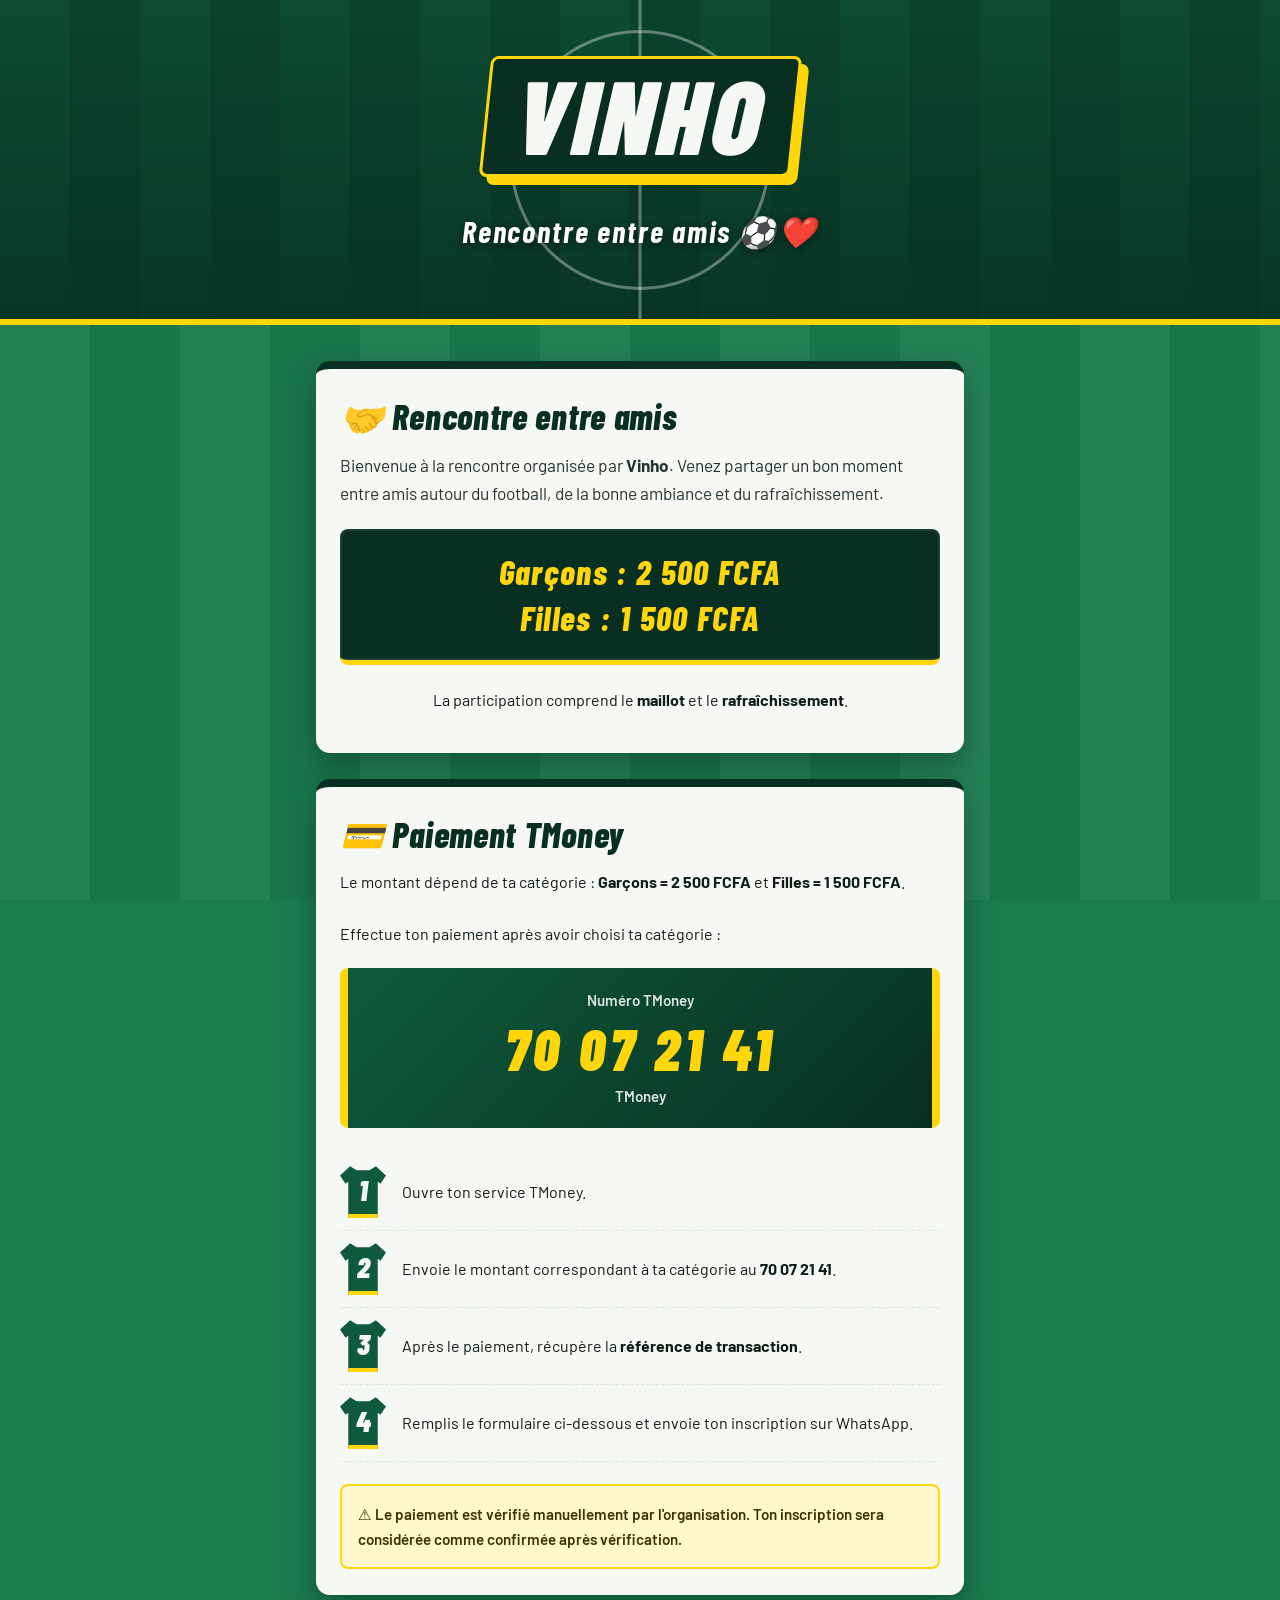
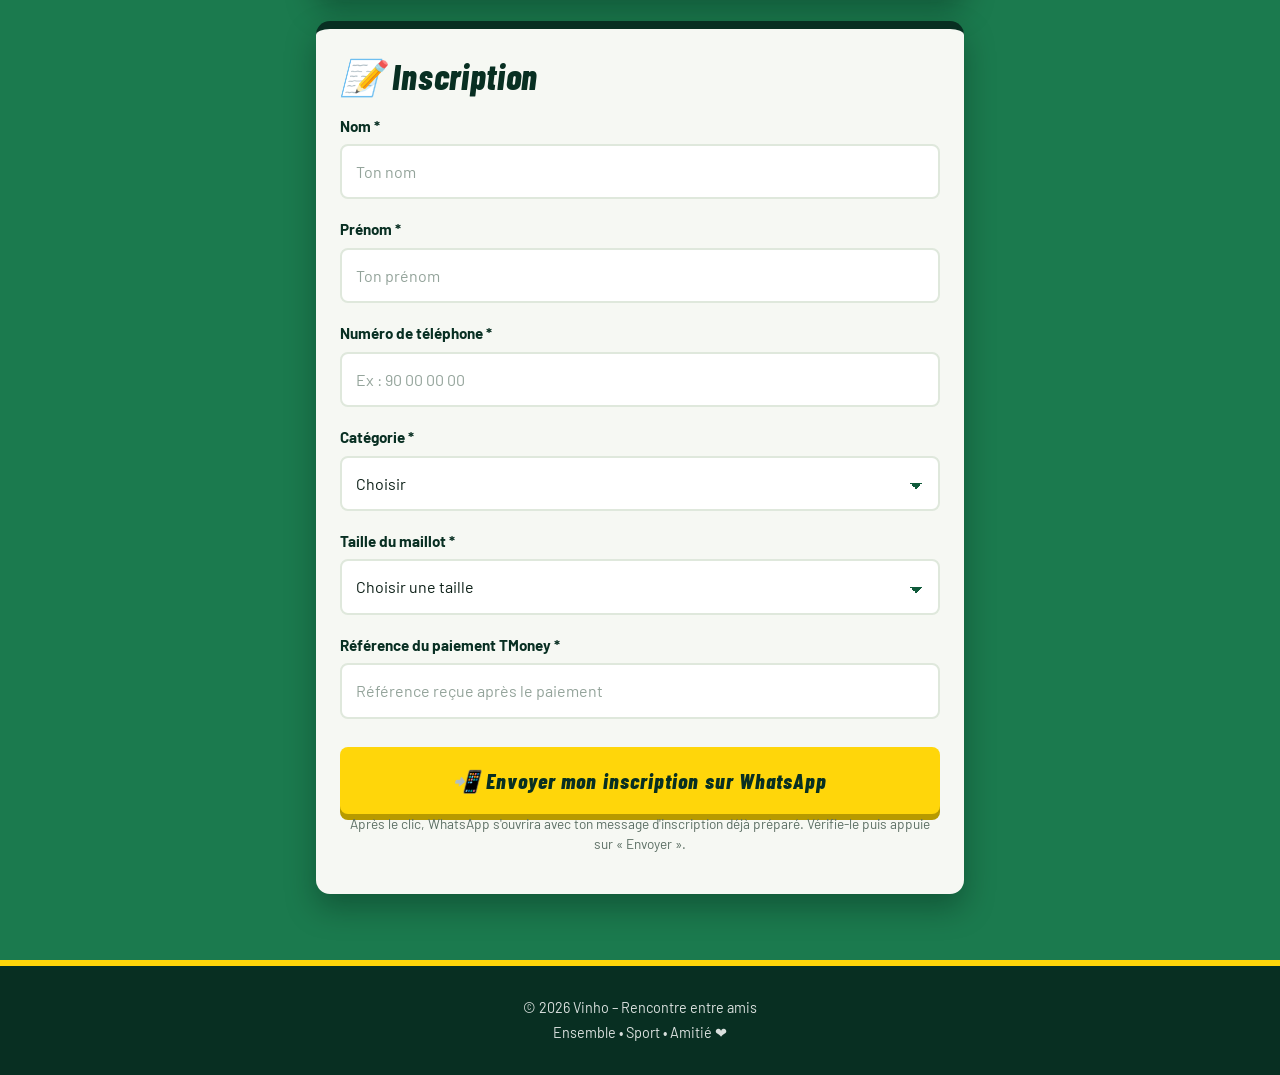
==== static/index.html @ 1f559f98 "first step" ====
<!DOCTYPE html>
<html lang="fr">
<head>
  <meta charset="UTF-8">
  <meta name="viewport" content="width=device-width, initial-scale=1.0">
  <link rel=stylesheet href="style.css">
  
  <title>Vinho – Rencontre entre amis</title>

</head>
<body>
<header>
  <div class="logo">VINHO</div>
  <p>Rencontre entre amis ⚽❤️</p>
</header>

<div class="container">
  <div class="card">
    <h2>🤝 Rencontre entre amis</h2>
    <p class="intro">
      Bienvenue à la rencontre organisée par <strong>Vinho</strong>.
      Venez partager un bon moment entre amis autour du football,
      de la bonne ambiance et du rafraîchissement.
    </p>
    <div class="price" id="priceDisplay">Garçons : 2 500 FCFA<br>Filles : 1 500 FCFA</div>
    <p style="text-align:center">La participation comprend le <strong>maillot</strong> et le <strong>rafraîchissement</strong>.</p>
  </div>

  <div class="card">
    <h2>💳 Paiement TMoney</h2>
    <p>Le montant dépend de ta catégorie : <strong>Garçons = 2 500 FCFA</strong> et <strong>Filles = 1 500 FCFA</strong>.<br><br>Effectue ton paiement après avoir choisi ta catégorie :</p>

    <div class="tmoney">
      <div>Numéro TMoney</div>
      <div class="tmoney-number">70 07 21 41</div>
      <div>TMoney</div>
    </div>

    <div class="step"><div class="number">1</div><div>Ouvre ton service TMoney.</div></div>
    <div class="step"><div class="number">2</div><div>Envoie le montant correspondant à ta catégorie au <strong>70 07 21 41</strong>.</div></div>
    <div class="step"><div class="number">3</div><div>Après le paiement, récupère la <strong>référence de transaction</strong>.</div></div>
    <div class="step"><div class="number">4</div><div>Remplis le formulaire ci-dessous et envoie ton inscription sur WhatsApp.</div></div>

    <div class="warning">
      ⚠️ Le paiement est vérifié manuellement par l'organisation.
      Ton inscription sera considérée comme confirmée après vérification.
    </div>
  </div>

  <div class="card">
    <h2>📝 Inscription</h2>

    <form id="registrationForm">
      <label for="nom">Nom *</label>
      <input id="nom" required placeholder="Ton nom">

      <label for="prenom">Prénom *</label>
      <input id="prenom" required placeholder="Ton prénom">

      <label for="telephone">Numéro de téléphone *</label>
      <input id="telephone" type="tel" required placeholder="Ex : 90 00 00 00">

      <label for="sexe">Catégorie *</label>
      <select id="sexe" required>
        <option value="">Choisir</option>
        <option>Garçon</option>
        <option>Fille</option>
      </select>

      <div id="selectedPrice" style="display:none;margin-top:15px;padding:14px;background:#ecfdf5;color:#166534;border-radius:10px;font-weight:bold;text-align:center;"></div>

      <label for="taille">Taille du maillot *</label>
      <select id="taille" required>
        <option value="">Choisir une taille</option>
        <option>XS</option><option>S</option><option>M</option>
        <option>L</option><option>XL</option><option>XXL</option>
      </select>

      <label for="reference">Référence du paiement TMoney *</label>
      <input id="reference" required placeholder="Référence reçue après le paiement">

      <button type="submit">📲 Envoyer mon inscription sur WhatsApp</button>
      <p class="small">Après le clic, WhatsApp s'ouvrira avec ton message d'inscription déjà préparé. Vérifie-le puis appuie sur « Envoyer ».</p>
    </form>

    <div class="success" id="successMessage">
      <strong>🎉 Inscription préparée !</strong><br><br>
      WhatsApp a été ouvert avec les informations de ton inscription.
    </div>
  </div>
</div>

<footer>
  © 2026 Vinho – Rencontre entre amis<br>
  Ensemble • Sport • Amitié ❤️
</footer>
<script src="script.js"></script>
</body>
</html>
---- static/style.css ----
/* ==========================================================
   VINHO – Rencontre entre amis
   Thème football : pelouse, lignes de terrain, maillot, cartons
   ========================================================== */

@import url("https://fonts.googleapis.com/css2?family=Barlow:wght@400;500;600;700&family=Barlow+Condensed:ital,wght@1,700;1,800;1,900&display=swap");

/* ---------- Variables ---------- */
:root {
  --pitch-deep: #082f22;
  --pitch: #0f5a3a;
  --turf: #1b7a4e;
  --chalk: #f6f8f3;
  --line: #dfe8dc;
  --ink: #0c1f17;
  --muted: #5b6e63;
  --yellow: #ffd60a;
  --red: #d62828;
  --win: #e7f6ec;

  --font-display: "Barlow Condensed", "Arial Narrow", Impact, sans-serif;
  --font-body: "Barlow", "Segoe UI", system-ui, -apple-system, sans-serif;

  --radius: 14px;
  --radius-sm: 8px;
}

/* ---------- Base ---------- */
*,
*::before,
*::after {
  box-sizing: border-box;
}

html {
  scroll-behavior: smooth;
}

body {
  margin: 0;
  font-family: var(--font-body);
  font-size: 1rem;
  line-height: 1.6;
  color: var(--ink);
  background-color: var(--turf);
  /* Pelouse tondue : bandes alternées */
  background-image: repeating-linear-gradient(
    90deg,
    rgba(255, 255, 255, 0.045) 0,
    rgba(255, 255, 255, 0.045) 90px,
    rgba(0, 0, 0, 0.045) 90px,
    rgba(0, 0, 0, 0.045) 180px
  );
  background-attachment: fixed;
  min-height: 100vh;
  display: flex;
  flex-direction: column;
}

strong {
  font-weight: 700;
}

/* ---------- En-tête : le terrain vu du ciel ---------- */
header {
  position: relative;
  overflow: hidden;
  text-align: center;
  padding: 56px 20px 64px;
  color: #fff;
  background:
    linear-gradient(180deg, rgba(8, 47, 34, 0.35), rgba(8, 47, 34, 0.85)),
    repeating-linear-gradient(
      90deg,
      var(--pitch) 0,
      var(--pitch) 70px,
      #0c4d32 70px,
      #0c4d32 140px
    );
  border-bottom: 6px solid var(--yellow);
}

/* Ligne médiane */
header::before {
  content: "";
  position: absolute;
  top: 0;
  bottom: 0;
  left: 50%;
  width: 3px;
  transform: translateX(-50%);
  background: rgba(255, 255, 255, 0.35);
}

/* Rond central */
header::after {
  content: "";
  position: absolute;
  top: 50%;
  left: 50%;
  width: 260px;
  height: 260px;
  transform: translate(-50%, -50%);
  border: 3px solid rgba(255, 255, 255, 0.35);
  border-radius: 50%;
}

.logo,
header p {
  position: relative;
  z-index: 1;
}

.logo {
  display: inline-block;
  font-family: var(--font-display);
  font-style: italic;
  font-weight: 900;
  font-size: clamp(3.6rem, 14vw, 6.5rem);
  line-height: 0.95;
  letter-spacing: 0.04em;
  padding: 6px 28px 10px;
  color: var(--chalk);
  background: var(--pitch-deep);
  border: 3px solid var(--yellow);
  border-radius: var(--radius-sm);
  transform: skewX(-6deg);
  box-shadow: 8px 8px 0 var(--yellow);
}

header p {
  margin: 30px 0 0;
  font-family: var(--font-display);
  font-style: italic;
  font-weight: 700;
  font-size: clamp(1.3rem, 4.5vw, 1.9rem);
  letter-spacing: 0.06em;
  text-shadow: 0 2px 10px rgba(0, 0, 0, 0.45);
}

/* ---------- Conteneur ---------- */
.container {
  flex: 1;
  width: 100%;
  max-width: 680px;
  margin: 0 auto;
  padding: 36px 16px 20px;
}

/* ---------- Cartes ---------- */
.card {
  position: relative;
  background: var(--chalk);
  border-radius: var(--radius);
  padding: 28px 24px 26px;
  margin-bottom: 26px;
  border-top: 8px solid var(--pitch-deep);
  box-shadow: 0 14px 30px rgba(3, 25, 17, 0.35);
}

.card h2 {
  margin: 0 0 16px;
  font-family: var(--font-display);
  font-style: italic;
  font-weight: 800;
  font-size: clamp(1.7rem, 6vw, 2.2rem);
  line-height: 1.1;
  letter-spacing: 0.02em;
  color: var(--pitch-deep);
}

.card p {
  margin: 0 0 14px;
}

.intro {
  font-size: 1.08rem;
  color: #22372c;
}

/* ---------- Tableau d'affichage des prix ---------- */
.price {
  margin: 22px 0;
  padding: 20px 16px;
  text-align: center;
  font-family: var(--font-display);
  font-style: italic;
  font-weight: 800;
  font-size: clamp(1.6rem, 6vw, 2.1rem);
  line-height: 1.35;
  letter-spacing: 0.04em;
  color: var(--yellow);
  background: var(--pitch-deep);
  border-radius: var(--radius-sm);
  border-bottom: 5px solid var(--yellow);
  box-shadow: inset 0 0 0 2px rgba(255, 255, 255, 0.08);
}

/* ---------- Bloc TMoney ---------- */
.tmoney {
  margin: 22px 0 26px;
  padding: 20px 16px;
  text-align: center;
  color: #fff;
  background: linear-gradient(135deg, var(--pitch) 0%, var(--pitch-deep) 100%);
  border-radius: var(--radius-sm);
  border-left: 8px solid var(--yellow);
  border-right: 8px solid var(--yellow);
}

.tmoney > div:first-child,
.tmoney > div:last-child {
  font-size: 0.95rem;
  font-weight: 600;
  opacity: 0.85;
}

.tmoney-number {
  margin: 4px 0;
  font-family: var(--font-display);
  font-style: italic;
  font-weight: 900;
  font-size: clamp(2.4rem, 11vw, 3.6rem);
  line-height: 1.1;
  letter-spacing: 0.08em;
  color: var(--yellow);
}

/* ---------- Étapes : numéros de maillot ---------- */
.step {
  display: flex;
  align-items: center;
  gap: 16px;
  padding: 12px 0;
  border-bottom: 1px dashed var(--line);
}

.step:last-of-type {
  border-bottom: 0;
}

.number {
  flex: 0 0 auto;
  display: grid;
  place-items: center;
  width: 46px;
  height: 52px;
  font-family: var(--font-display);
  font-style: italic;
  font-weight: 900;
  font-size: 1.8rem;
  color: var(--chalk);
  background: var(--pitch);
  border-bottom: 4px solid var(--yellow);
  /* Forme de maillot */
  clip-path: polygon(
    22% 0, 36% 8%, 64% 8%, 78% 0, 100% 18%, 88% 34%, 82% 30%, 82% 100%,
    18% 100%, 18% 30%, 12% 34%, 0 18%
  );
}

/* ---------- Avertissement : carton jaune ---------- */
.warning {
  position: relative;
  margin-top: 22px;
  padding: 16px;
  font-weight: 600;
  font-size: 0.95rem;
  color: #3f3300;
  background: #fff8cc;
  border: 2px solid var(--yellow);
  border-radius: var(--radius-sm);
}

/* ---------- Formulaire ---------- */
form label {
  display: block;
  margin: 18px 0 6px;
  font-weight: 700;
  font-size: 0.95rem;
  color: var(--pitch-deep);
}

form input,
form select {
  width: 100%;
  padding: 13px 14px;
  font: inherit;
  color: var(--ink);
  background: #fff;
  border: 2px solid var(--line);
  border-radius: var(--radius-sm);
  transition: border-color 0.15s ease, box-shadow 0.15s ease;
}

form input::placeholder {
  color: #93a39a;
}

form input:hover,
form select:hover {
  border-color: #b9ccbf;
}

form input:focus,
form select:focus {
  outline: none;
  border-color: var(--turf);
  box-shadow: 0 0 0 4px rgba(27, 122, 78, 0.22);
}

form select {
  appearance: none;
  -webkit-appearance: none;
  cursor: pointer;
  padding-right: 42px;
  background-image:
    linear-gradient(45deg, transparent 50%, var(--pitch) 50%),
    linear-gradient(135deg, var(--pitch) 50%, transparent 50%);
  background-position:
    calc(100% - 22px) 55%,
    calc(100% - 16px) 55%;
  background-size: 6px 6px, 6px 6px;
  background-repeat: no-repeat;
}

/* Prix choisi (le style inline gère l'affichage) */
#selectedPrice {
  font-family: var(--font-display);
  font-style: italic;
  font-size: 1.35rem;
  letter-spacing: 0.03em;
  border: 2px solid #86d3a4;
}

/* ---------- Bouton : coup d'envoi ---------- */
button {
  font: inherit;
  cursor: pointer;
}

form button[type="submit"] {
  display: block;
  width: 100%;
  margin-top: 28px;
  padding: 16px 18px;
  font-family: var(--font-display);
  font-style: italic;
  font-weight: 800;
  font-size: 1.35rem;
  letter-spacing: 0.05em;
  color: var(--pitch-deep);
  background: var(--yellow);
  border: 0;
  border-radius: var(--radius-sm);
  box-shadow: 0 6px 0 #b79a00;
  transition: transform 0.12s ease, box-shadow 0.12s ease, filter 0.12s ease;
}

form button[type="submit"]:hover {
  filter: brightness(1.06);
}

form button[type="submit"]:active {
  transform: translateY(5px);
  box-shadow: 0 1px 0 #b79a00;
}

.small {
  margin: 16px 0 0;
  font-size: 0.85rem;
  line-height: 1.5;
  color: var(--muted);
  text-align: center;
}

/* ---------- Message de succès ---------- */
.success {
  display: none;
  margin-top: 22px;
  padding: 18px;
  text-align: center;
  color: #14532d;
  background: var(--win);
  border: 2px solid #86d3a4;
  border-radius: var(--radius-sm);
}

.success.show,
.success.active,
.success.visible {
  display: block;
  animation: goal 0.45s ease-out;
}

@keyframes goal {
  0% {
    transform: scale(0.92);
    opacity: 0;
  }
  60% {
    transform: scale(1.03);
  }
  100% {
    transform: scale(1);
    opacity: 1;
  }
}

/* ---------- Pied de page ---------- */
footer {
  margin-top: 20px;
  padding: 30px 16px;
  text-align: center;
  font-size: 0.9rem;
  line-height: 1.7;
  color: rgba(255, 255, 255, 0.85);
  background: var(--pitch-deep);
  border-top: 6px solid var(--yellow);
}

/* ---------- Accessibilité ---------- */
:focus-visible {
  outline: 3px solid var(--yellow);
  outline-offset: 2px;
}

@media (prefers-reduced-motion: reduce) {
  html {
    scroll-behavior: auto;
  }

  *,
  *::before,
  *::after {
    animation: none !important;
    transition: none !important;
  }
}

/* ---------- Mobile ---------- */
@media (max-width: 480px) {
  header {
    padding: 40px 14px 48px;
  }

  header::after {
    width: 190px;
    height: 190px;
  }

  .logo {
    padding: 4px 20px 8px;
    box-shadow: 5px 5px 0 var(--yellow);
  }

  .container {
    padding-top: 26px;
  }

  .card {
    padding: 22px 16px 22px;
  }

  .step {
    gap: 12px;
  }

  .number {
    width: 40px;
    height: 46px;
    font-size: 1.5rem;
  }
}
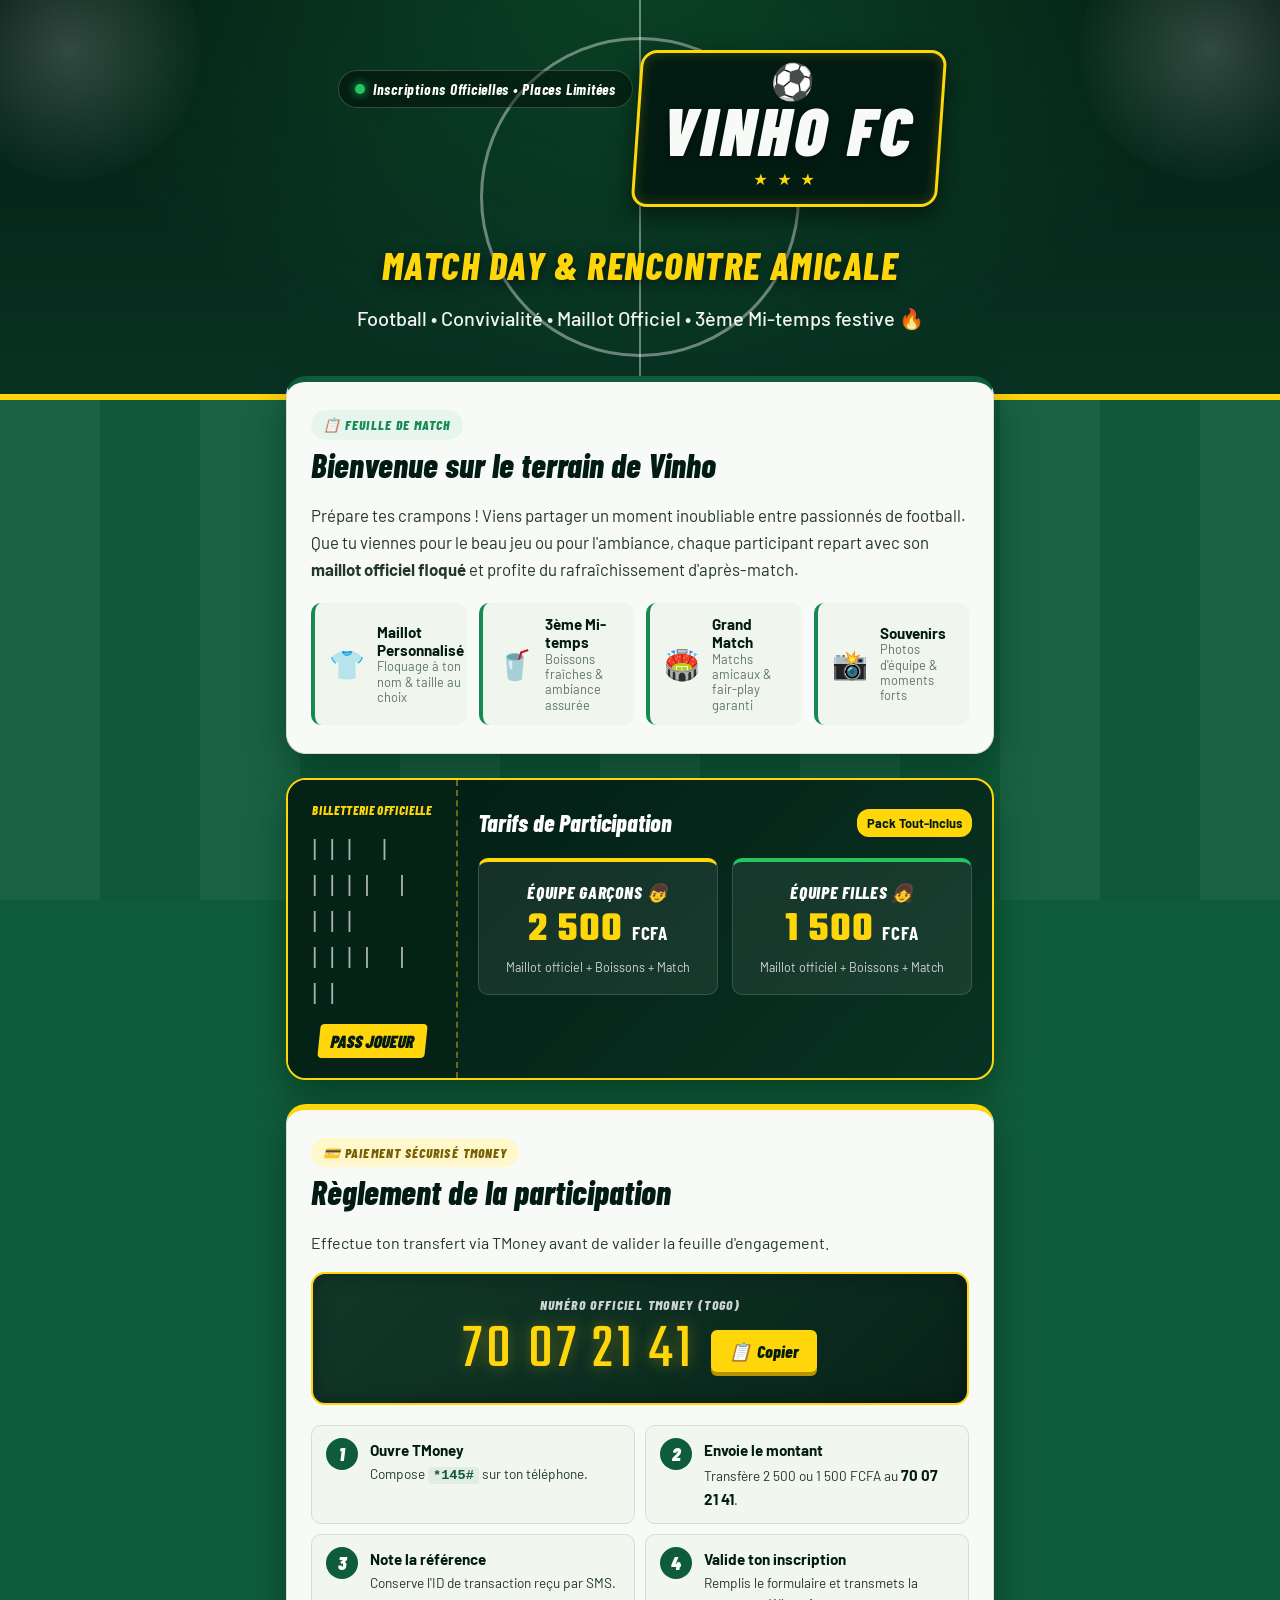
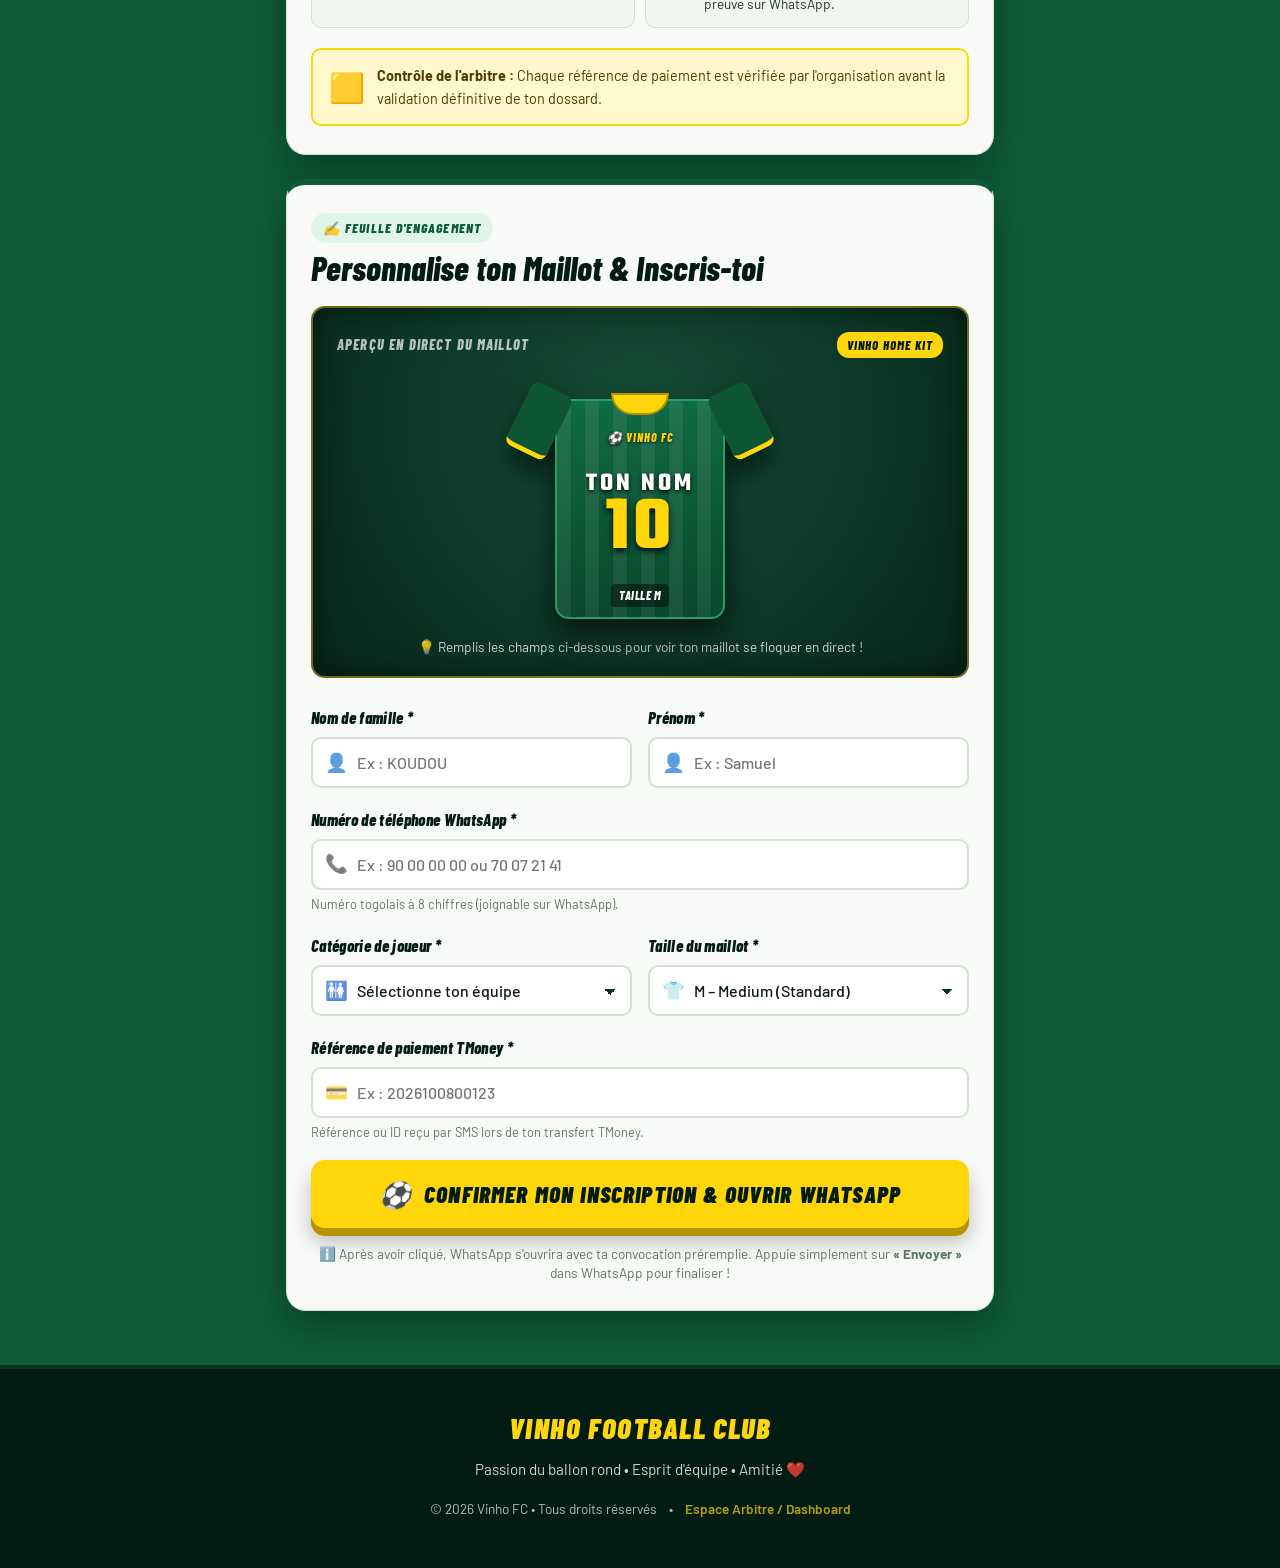
==== commit c3229e45: "feat: design football, fix dashboard 404, support Vercel et Render" ====
--- a/static/index.html
+++ b/static/index.html
@@ -3,97 +3,346 @@
 <head>
   <meta charset="UTF-8">
   <meta name="viewport" content="width=device-width, initial-scale=1.0">
-  <link rel=stylesheet href="style.css">
-  
-  <title>Vinho – Rencontre entre amis</title>
-
+  <title>Vinho FC – Match Day & Rencontre Amicale ⚽</title>
+  <meta name="description" content="Inscris-toi pour le grand match de football Vinho. Maillot personnalisé inclus, bonne ambiance et 3ème mi-temps !">
+  <link rel="stylesheet" href="style.css">
+  <link rel="icon" href="data:image/svg+xml,<svg xmlns=%22http://www.w3.org/2000/svg%22 viewBox=%220 0 100 100%22><text y=%22.9em%22 font-size=%2290%22>⚽</text></svg>">
 </head>
 <body>
-<header>
-  <div class="logo">VINHO</div>
-  <p>Rencontre entre amis ⚽❤️</p>
-</header>
-
-<div class="container">
-  <div class="card">
-    <h2>🤝 Rencontre entre amis</h2>
-    <p class="intro">
-      Bienvenue à la rencontre organisée par <strong>Vinho</strong>.
-      Venez partager un bon moment entre amis autour du football,
-      de la bonne ambiance et du rafraîchissement.
-    </p>
-    <div class="price" id="priceDisplay">Garçons : 2 500 FCFA<br>Filles : 1 500 FCFA</div>
-    <p style="text-align:center">La participation comprend le <strong>maillot</strong> et le <strong>rafraîchissement</strong>.</p>
-  </div>
-
-  <div class="card">
-    <h2>💳 Paiement TMoney</h2>
-    <p>Le montant dépend de ta catégorie : <strong>Garçons = 2 500 FCFA</strong> et <strong>Filles = 1 500 FCFA</strong>.<br><br>Effectue ton paiement après avoir choisi ta catégorie :</p>
-
-    <div class="tmoney">
-      <div>Numéro TMoney</div>
-      <div class="tmoney-number">70 07 21 41</div>
-      <div>TMoney</div>
+
+  <!-- Ambiance Stade & En-tête -->
+  <header class="stadium-header">
+    <div class="floodlight floodlight-left"></div>
+    <div class="floodlight floodlight-right"></div>
+    <div class="pitch-marking pitch-circle"></div>
+    <div class="pitch-marking pitch-line"></div>
+
+    <div class="header-content">
+      <div class="badge-status">
+        <span class="status-dot"></span> Inscriptions Officielles • Places Limitées
+      </div>
+
+      <div class="club-crest">
+        <span class="crest-icon">⚽</span>
+        <span class="crest-name">VINHO FC</span>
+        <span class="crest-star">★ ★ ★</span>
+      </div>
+
+      <h1 class="match-title">MATCH DAY & RENCONTRE AMICALE</h1>
+      <p class="match-subtitle">Football • Convivialité • Maillot Officiel • 3ème Mi-temps festive 🔥</p>
     </div>
-
-    <div class="step"><div class="number">1</div><div>Ouvre ton service TMoney.</div></div>
-    <div class="step"><div class="number">2</div><div>Envoie le montant correspondant à ta catégorie au <strong>70 07 21 41</strong>.</div></div>
-    <div class="step"><div class="number">3</div><div>Après le paiement, récupère la <strong>référence de transaction</strong>.</div></div>
-    <div class="step"><div class="number">4</div><div>Remplis le formulaire ci-dessous et envoie ton inscription sur WhatsApp.</div></div>
-
-    <div class="warning">
-      ⚠️ Le paiement est vérifié manuellement par l'organisation.
-      Ton inscription sera considérée comme confirmée après vérification.
+  </header>
+
+  <main class="container">
+
+    <!-- Programme & Avantages du Match -->
+    <section class="card match-sheet-card">
+      <div class="card-header">
+        <span class="section-tag">📋 FEUILLE DE MATCH</span>
+        <h2>Bienvenue sur le terrain de Vinho</h2>
+      </div>
+
+      <p class="intro-text">
+        Prépare tes crampons ! Viens partager un moment inoubliable entre passionnés de football.
+        Que tu viennes pour le beau jeu ou pour l'ambiance, chaque participant repart avec son
+        <strong>maillot officiel floqué</strong> et profite du rafraîchissement d'après-match.
+      </p>
+
+      <div class="perks-grid">
+        <div class="perk-item">
+          <div class="perk-icon">👕</div>
+          <div class="perk-info">
+            <strong>Maillot Personnalisé</strong>
+            <span>Floquage à ton nom & taille au choix</span>
+          </div>
+        </div>
+        <div class="perk-item">
+          <div class="perk-icon">🥤</div>
+          <div class="perk-info">
+            <strong>3ème Mi-temps</strong>
+            <span>Boissons fraîches & ambiance assurée</span>
+          </div>
+        </div>
+        <div class="perk-item">
+          <div class="perk-icon">🏟️</div>
+          <div class="perk-info">
+            <strong>Grand Match</strong>
+            <span>Matchs amicaux & fair-play garanti</span>
+          </div>
+        </div>
+        <div class="perk-item">
+          <div class="perk-icon">📸</div>
+          <div class="perk-info">
+            <strong>Souvenirs</strong>
+            <span>Photos d'équipe & moments forts</span>
+          </div>
+        </div>
+      </div>
+    </section>
+
+    <!-- Billet de Match & Tarifs -->
+    <section class="ticket-card">
+      <div class="ticket-stub">
+        <span class="ticket-badge">BILLETTERIE OFFICIELLE</span>
+        <div class="ticket-barcode">||| | |||| | ||| |||| | ||</div>
+        <span class="ticket-pass">PASS JOUEUR</span>
+      </div>
+
+      <div class="ticket-main">
+        <div class="ticket-heading">
+          <h3>Tarifs de Participation</h3>
+          <span class="all-inclusive-pill">Pack Tout-Inclus</span>
+        </div>
+
+        <div class="price-cards-row">
+          <div class="price-badge-item boy-price">
+            <span class="price-team">ÉQUIPE GARÇONS 👦</span>
+            <div class="price-amount">2 500 <small>FCFA</small></div>
+            <span class="price-desc">Maillot officiel + Boissons + Match</span>
+          </div>
+
+          <div class="price-badge-item girl-price">
+            <span class="price-team">ÉQUIPE FILLES 👧</span>
+            <div class="price-amount">1 500 <small>FCFA</small></div>
+            <span class="price-desc">Maillot officiel + Boissons + Match</span>
+          </div>
+        </div>
+      </div>
+    </section>
+
+    <!-- Tableau Tactique de Paiement TMoney -->
+    <section class="card tmoney-card">
+      <div class="card-header">
+        <span class="section-tag section-tag-yellow">💳 PAIEMENT SÉCURISÉ TMONEY</span>
+        <h2>Règlement de la participation</h2>
+      </div>
+
+      <p class="tmoney-explain">
+        Effectue ton transfert via TMoney avant de valider la feuille d'engagement.
+      </p>
+
+      <div class="tmoney-board">
+        <div class="tmoney-tag">NUMÉRO OFFICIEL TMONEY (TOGO)</div>
+        <div class="tmoney-display">
+          <span class="tmoney-phone" id="tmoneyDisplay">70 07 21 41</span>
+          <button type="button" class="btn-copy" id="copyTmoneyBtn" title="Copier le numéro">
+            <span id="copyIcon">📋</span> <span id="copyText">Copier</span>
+          </button>
+        </div>
+        <div class="tmoney-toast" id="copyToast">Numéro copié dans le presse-papier ! ✅</div>
+      </div>
+
+      <!-- Étapes tactiques -->
+      <div class="tactical-steps">
+        <div class="step-box">
+          <div class="step-badge">1</div>
+          <div class="step-content">
+            <strong>Ouvre TMoney</strong>
+            <span>Compose <code>*145#</code> sur ton téléphone.</span>
+          </div>
+        </div>
+
+        <div class="step-box">
+          <div class="step-badge">2</div>
+          <div class="step-content">
+            <strong>Envoie le montant</strong>
+            <span>Transfère 2 500 ou 1 500 FCFA au <strong>70 07 21 41</strong>.</span>
+          </div>
+        </div>
+
+        <div class="step-box">
+          <div class="step-badge">3</div>
+          <div class="step-content">
+            <strong>Note la référence</strong>
+            <span>Conserve l'ID de transaction reçu par SMS.</span>
+          </div>
+        </div>
+
+        <div class="step-box">
+          <div class="step-badge">4</div>
+          <div class="step-content">
+            <strong>Valide ton inscription</strong>
+            <span>Remplis le formulaire et transmets la preuve sur WhatsApp.</span>
+          </div>
+        </div>
+      </div>
+
+      <div class="referee-warning">
+        <span class="card-icon">🟨</span>
+        <div>
+          <strong>Contrôle de l'arbitre :</strong> Chaque référence de paiement est vérifiée
+          par l'organisation avant la validation définitive de ton dossard.
+        </div>
+      </div>
+    </section>
+
+    <!-- Feuille d'engagement & Prévisualisation du Maillot -->
+    <section class="card form-card">
+      <div class="card-header">
+        <span class="section-tag section-tag-green">✍️ FEUILLE D'ENGAGEMENT</span>
+        <h2>Personnalise ton Maillot & Inscris-toi</h2>
+      </div>
+
+      <!-- Prévisualisation interactive du maillot floqué -->
+      <div class="jersey-preview-container">
+        <div class="jersey-preview-header">
+          <span>APERÇU EN DIRECT DU MAILLOT</span>
+          <span id="jerseyTeamBadge" class="jersey-team-pill">VINHO HOME KIT</span>
+        </div>
+
+        <div class="jersey-stage">
+          <div class="football-jersey" id="jerseyObject">
+            <div class="jersey-collar"></div>
+            <div class="jersey-sleeve jersey-sleeve-left"></div>
+            <div class="jersey-sleeve jersey-sleeve-right"></div>
+            <div class="jersey-body">
+              <div class="jersey-stripes"></div>
+              <div class="jersey-chest">
+                <span class="jersey-mini-crest">⚽ VINHO FC</span>
+              </div>
+              <div class="jersey-flocking">
+                <div class="jersey-player-name" id="jerseyPreviewName">TON NOM</div>
+                <div class="jersey-number" id="jerseyPreviewNumber">10</div>
+              </div>
+              <div class="jersey-bottom-tag">
+                <span id="jerseyPreviewSizeBadge">TAILLE M</span>
+              </div>
+            </div>
+          </div>
+        </div>
+        <p class="jersey-hint">💡 Remplis les champs ci-dessous pour voir ton maillot se floquer en direct !</p>
+      </div>
+
+      <!-- Formulaire -->
+      <form id="registrationForm" class="football-form" novalidate>
+
+        <div class="form-row">
+          <div class="form-group">
+            <label for="nom">Nom de famille *</label>
+            <div class="input-wrap">
+              <span class="input-icon">👤</span>
+              <input type="text" id="nom" name="nom" required placeholder="Ex : KOUDOU" autocomplete="family-name">
+            </div>
+          </div>
+
+          <div class="form-group">
+            <label for="prenom">Prénom *</label>
+            <div class="input-wrap">
+              <span class="input-icon">👤</span>
+              <input type="text" id="prenom" name="prenom" required placeholder="Ex : Samuel" autocomplete="given-name">
+            </div>
+          </div>
+        </div>
+
+        <div class="form-group">
+          <label for="telephone">Numéro de téléphone WhatsApp *</label>
+          <div class="input-wrap">
+            <span class="input-icon">📞</span>
+            <input type="tel" id="telephone" name="telephone" required placeholder="Ex : 90 00 00 00 ou 70 07 21 41" autocomplete="tel">
+          </div>
+          <span class="input-helper">Numéro togolais à 8 chiffres (joignable sur WhatsApp).</span>
+        </div>
+
+        <div class="form-row">
+          <div class="form-group">
+            <label for="sexe">Catégorie de joueur *</label>
+            <div class="input-wrap select-wrap">
+              <span class="input-icon">🚻</span>
+              <select id="sexe" name="sexe" required>
+                <option value="">Sélectionne ton équipe</option>
+                <option value="Garçon">Garçon (2 500 FCFA)</option>
+                <option value="Fille">Fille (1 500 FCFA)</option>
+              </select>
+            </div>
+          </div>
+
+          <div class="form-group">
+            <label for="taille">Taille du maillot *</label>
+            <div class="input-wrap select-wrap">
+              <span class="input-icon">👕</span>
+              <select id="taille" name="taille" required>
+                <option value="">Choisir une taille</option>
+                <option value="XS">XS – Extra Small</option>
+                <option value="S">S – Small</option>
+                <option value="M" selected>M – Medium (Standard)</option>
+                <option value="L">L – Large</option>
+                <option value="XL">XL – Extra Large</option>
+                <option value="XXL">XXL – Double Extra Large</option>
+              </select>
+            </div>
+          </div>
+        </div>
+
+        <!-- Récapitulatif du prix dynamique -->
+        <div class="price-banner" id="selectedPrice" style="display: none;">
+          <span class="price-banner-icon">💰</span>
+          <div>
+            <div class="price-banner-title" id="priceBannerTitle">Montant à régler</div>
+            <div class="price-banner-amount" id="priceBannerAmount">0 FCFA</div>
+          </div>
+        </div>
+
+        <div class="form-group">
+          <label for="reference">Référence de paiement TMoney *</label>
+          <div class="input-wrap">
+            <span class="input-icon">💳</span>
+            <input type="text" id="reference" name="reference" required placeholder="Ex : 2026100800123" autocomplete="off">
+          </div>
+          <span class="input-helper">Référence ou ID reçu par SMS lors de ton transfert TMoney.</span>
+        </div>
+
+        <button type="submit" class="btn-stadium" id="submitBtn">
+          <span class="btn-stadium-icon">⚽</span>
+          <span class="btn-stadium-text">CONFIRMER MON INSCRIPTION & OUVRIR WHATSAPP</span>
+        </button>
+
+        <p class="form-notice">
+          ℹ️ Après avoir cliqué, WhatsApp s'ouvrira avec ta convocation préremplie.
+          Appuie simplement sur <strong>« Envoyer »</strong> dans WhatsApp pour finaliser !
+        </p>
+      </form>
+    </section>
+
+  </main>
+
+  <!-- Modal de confirmation festive (But marqué !) -->
+  <div class="modal-overlay" id="successModal">
+    <div class="modal-content">
+      <div class="modal-confetti">🎉 ⚽ 🏆 🎊</div>
+      <h2 class="modal-title">BUUUUT ! INSCRIPTION PRÊTE !</h2>
+      <p class="modal-msg">
+        Ton maillot est réservé et tes informations ont été enregistrées.
+        Il ne te reste plus qu'à envoyer ton message de confirmation à l'arbitre sur WhatsApp.
+      </p>
+
+      <div class="modal-pass-card" id="modalPassCard">
+        <div class="pass-row"><span>Joueur :</span> <strong id="passPlayerName">-</strong></div>
+        <div class="pass-row"><span>Maillot :</span> <strong id="passJerseyInfo">-</strong></div>
+        <div class="pass-row"><span>Réf. TMoney :</span> <strong id="passReference">-</strong></div>
+        <div class="pass-row"><span>Montant :</span> <strong id="passMontant">-</strong></div>
+      </div>
+
+      <div class="modal-actions">
+        <a id="modalWaBtn" href="#" target="_blank" rel="noopener" class="btn-modal-wa">
+          📲 Ouvrir WhatsApp maintenant
+        </a>
+        <button type="button" class="btn-modal-close" id="modalCloseBtn">
+          Fermer / Ajouter un coéquipier
+        </button>
+      </div>
     </div>
   </div>
 
-  <div class="card">
-    <h2>📝 Inscription</h2>
-
-    <form id="registrationForm">
-      <label for="nom">Nom *</label>
-      <input id="nom" required placeholder="Ton nom">
-
-      <label for="prenom">Prénom *</label>
-      <input id="prenom" required placeholder="Ton prénom">
-
-      <label for="telephone">Numéro de téléphone *</label>
-      <input id="telephone" type="tel" required placeholder="Ex : 90 00 00 00">
-
-      <label for="sexe">Catégorie *</label>
-      <select id="sexe" required>
-        <option value="">Choisir</option>
-        <option>Garçon</option>
-        <option>Fille</option>
-      </select>
-
-      <div id="selectedPrice" style="display:none;margin-top:15px;padding:14px;background:#ecfdf5;color:#166534;border-radius:10px;font-weight:bold;text-align:center;"></div>
-
-      <label for="taille">Taille du maillot *</label>
-      <select id="taille" required>
-        <option value="">Choisir une taille</option>
-        <option>XS</option><option>S</option><option>M</option>
-        <option>L</option><option>XL</option><option>XXL</option>
-      </select>
-
-      <label for="reference">Référence du paiement TMoney *</label>
-      <input id="reference" required placeholder="Référence reçue après le paiement">
-
-      <button type="submit">📲 Envoyer mon inscription sur WhatsApp</button>
-      <p class="small">Après le clic, WhatsApp s'ouvrira avec ton message d'inscription déjà préparé. Vérifie-le puis appuie sur « Envoyer ».</p>
-    </form>
-
-    <div class="success" id="successMessage">
-      <strong>🎉 Inscription préparée !</strong><br><br>
-      WhatsApp a été ouvert avec les informations de ton inscription.
+  <footer class="stadium-footer">
+    <div class="footer-logo">VINHO FOOTBALL CLUB</div>
+    <p>Passion du ballon rond • Esprit d'équipe • Amitié ❤️</p>
+    <div class="footer-links">
+      <span>© 2026 Vinho FC • Tous droits réservés</span>
+      <span class="footer-sep">•</span>
+      <a href="/dashboard">Espace Arbitre / Dashboard</a>
     </div>
-  </div>
-</div>
-
-<footer>
-  © 2026 Vinho – Rencontre entre amis<br>
-  Ensemble • Sport • Amitié ❤️
-</footer>
-<script src="script.js"></script>
+  </footer>
+
+  <script src="script.js"></script>
 </body>
 </html>
--- a/static/style.css
+++ b/static/style.css
@@ -1,34 +1,43 @@
 /* ==========================================================
-   VINHO – Rencontre entre amis
-   Thème football : pelouse, lignes de terrain, maillot, cartons
+   VINHO FC – MATCH DAY STYLESHEET
+   Univers football : pelouse, projecteurs de stade, maillot floqué,
+   tactique de match et billetterie officielle.
    ========================================================== */
 
-@import url("https://fonts.googleapis.com/css2?family=Barlow:wght@400;500;600;700&family=Barlow+Condensed:ital,wght@1,700;1,800;1,900&display=swap");
-
-/* ---------- Variables ---------- */
+@import url("https://fonts.googleapis.com/css2?family=Barlow:wght@400;500;600;700;800&family=Barlow+Condensed:ital,wght@1,700;1,800;1,900&family=Teko:wght@700&display=swap");
+
+/* ---------- Palette & Variables Football ---------- */
 :root {
-  --pitch-deep: #082f22;
-  --pitch: #0f5a3a;
-  --turf: #1b7a4e;
-  --chalk: #f6f8f3;
-  --line: #dfe8dc;
-  --ink: #0c1f17;
-  --muted: #5b6e63;
-  --yellow: #ffd60a;
-  --red: #d62828;
-  --win: #e7f6ec;
-
-  --font-display: "Barlow Condensed", "Arial Narrow", Impact, sans-serif;
-  --font-body: "Barlow", "Segoe UI", system-ui, -apple-system, sans-serif;
-
-  --radius: 14px;
-  --radius-sm: 8px;
-}
-
-/* ---------- Base ---------- */
-*,
-*::before,
-*::after {
+  --pitch-night: #031c13;
+  --pitch-deep: #083323;
+  --pitch-turf: #0f5c3a;
+  --turf-bright: #178a54;
+  --turf-accent: #22c55e;
+  --chalk: #f8faf7;
+  --chalk-dim: #e4ebe2;
+  --chalk-line: rgba(255, 255, 255, 0.4);
+  --ink: #0c1c14;
+  --ink-soft: #23372d;
+  --muted: #5d7568;
+  --gold: #ffd60a;
+  --gold-glow: rgba(255, 214, 10, 0.35);
+  --gold-dark: #b89300;
+  --referee-red: #e63946;
+  --border-card: #d4e0d2;
+
+  --font-varsity: "Teko", "Barlow Condensed", Impact, sans-serif;
+  --font-display: "Barlow Condensed", Impact, sans-serif;
+  --font-body: "Barlow", -apple-system, BlinkMacSystemFont, "Segoe UI", Roboto, sans-serif;
+
+  --radius-xl: 20px;
+  --radius-lg: 14px;
+  --radius-md: 10px;
+  --radius-sm: 6px;
+  --shadow-stadium: 0 16px 36px rgba(1, 24, 16, 0.4);
+}
+
+/* ---------- Reset & Base ---------- */
+*, *::before, *::after {
   box-sizing: border-box;
 }
 
@@ -38,18 +47,19 @@
 
 body {
   margin: 0;
+  padding: 0;
   font-family: var(--font-body);
   font-size: 1rem;
   line-height: 1.6;
   color: var(--ink);
-  background-color: var(--turf);
-  /* Pelouse tondue : bandes alternées */
+  background-color: var(--pitch-turf);
+  /* Bandes alternées de pelouse tondue */
   background-image: repeating-linear-gradient(
     90deg,
-    rgba(255, 255, 255, 0.045) 0,
-    rgba(255, 255, 255, 0.045) 90px,
-    rgba(0, 0, 0, 0.045) 90px,
-    rgba(0, 0, 0, 0.045) 180px
+    rgba(255, 255, 255, 0.04) 0,
+    rgba(255, 255, 255, 0.04) 100px,
+    rgba(0, 0, 0, 0.04) 100px,
+    rgba(0, 0, 0, 0.04) 200px
   );
   background-attachment: fixed;
   min-height: 100vh;
@@ -57,418 +67,1072 @@
   flex-direction: column;
 }
 
-strong {
-  font-weight: 700;
-}
-
-/* ---------- En-tête : le terrain vu du ciel ---------- */
-header {
+/* ---------- En-tête de Stade (Floodlights & Pitch) ---------- */
+.stadium-header {
   position: relative;
   overflow: hidden;
   text-align: center;
-  padding: 56px 20px 64px;
+  padding: 50px 20px 60px;
   color: #fff;
   background:
-    linear-gradient(180deg, rgba(8, 47, 34, 0.35), rgba(8, 47, 34, 0.85)),
-    repeating-linear-gradient(
-      90deg,
-      var(--pitch) 0,
-      var(--pitch) 70px,
-      #0c4d32 70px,
-      #0c4d32 140px
-    );
-  border-bottom: 6px solid var(--yellow);
-}
-
-/* Ligne médiane */
-header::before {
-  content: "";
+    radial-gradient(ellipse at 50% -20%, rgba(34, 197, 94, 0.25) 0%, transparent 70%),
+    linear-gradient(180deg, var(--pitch-night) 0%, var(--pitch-deep) 100%);
+  border-bottom: 6px solid var(--gold);
+}
+
+/* Projecteurs de stade */
+.floodlight {
   position: absolute;
+  top: -80px;
+  width: 260px;
+  height: 260px;
+  border-radius: 50%;
+  background: radial-gradient(circle, rgba(255, 255, 255, 0.18) 0%, transparent 75%);
+  pointer-events: none;
+}
+.floodlight-left { left: -60px; }
+.floodlight-right { right: -60px; }
+
+/* Tracés du terrain de foot dans l'en-tête */
+.pitch-marking {
+  position: absolute;
+  pointer-events: none;
+}
+.pitch-circle {
+  top: 50%;
+  left: 50%;
+  transform: translate(-50%, -50%);
+  width: 320px;
+  height: 320px;
+  border: 3px solid var(--chalk-line);
+  border-radius: 50%;
+}
+.pitch-line {
   top: 0;
   bottom: 0;
   left: 50%;
-  width: 3px;
+  width: 2px;
   transform: translateX(-50%);
-  background: rgba(255, 255, 255, 0.35);
-}
-
-/* Rond central */
-header::after {
-  content: "";
-  position: absolute;
-  top: 50%;
-  left: 50%;
-  width: 260px;
-  height: 260px;
-  transform: translate(-50%, -50%);
-  border: 3px solid rgba(255, 255, 255, 0.35);
+  background: var(--chalk-line);
+}
+
+.header-content {
+  position: relative;
+  z-index: 2;
+  max-width: 760px;
+  margin: 0 auto;
+}
+
+/* Badge Statut en direct */
+.badge-status {
+  display: inline-flex;
+  align-items: center;
+  gap: 8px;
+  padding: 6px 16px;
+  font-family: var(--font-display);
+  font-style: italic;
+  font-weight: 700;
+  font-size: 0.95rem;
+  letter-spacing: 0.05em;
+  color: #fff;
+  background: rgba(0, 0, 0, 0.4);
+  border: 1px solid rgba(255, 255, 255, 0.2);
+  border-radius: 30px;
+  margin-bottom: 20px;
+}
+.status-dot {
+  width: 10px;
+  height: 10px;
   border-radius: 50%;
-}
-
-.logo,
-header p {
-  position: relative;
-  z-index: 1;
-}
-
-.logo {
-  display: inline-block;
+  background: var(--turf-accent);
+  box-shadow: 0 0 10px var(--turf-accent);
+  animation: pulse 1.8s infinite;
+}
+
+@keyframes pulse {
+  0%, 100% { opacity: 1; transform: scale(1); }
+  50% { opacity: 0.5; transform: scale(0.85); }
+}
+
+/* Écusson officiel du club */
+.club-crest {
+  display: inline-flex;
+  flex-direction: column;
+  align-items: center;
+  padding: 10px 24px 12px;
+  background: var(--pitch-night);
+  border: 3px solid var(--gold);
+  border-radius: 16px;
+  box-shadow: 0 10px 24px rgba(0, 0, 0, 0.5), inset 0 0 12px rgba(255, 214, 10, 0.2);
+  transform: skewX(-4deg);
+  margin-bottom: 16px;
+}
+.crest-icon {
+  font-size: 2.2rem;
+  line-height: 1;
+}
+.crest-name {
   font-family: var(--font-display);
   font-style: italic;
   font-weight: 900;
-  font-size: clamp(3.6rem, 14vw, 6.5rem);
+  font-size: clamp(2.4rem, 8vw, 4.2rem);
+  letter-spacing: 0.06em;
   line-height: 0.95;
+  color: var(--chalk);
+  text-shadow: 0 2px 8px rgba(0, 0, 0, 0.6);
+}
+.crest-star {
+  font-size: 1rem;
+  color: var(--gold);
+  letter-spacing: 0.2em;
+  margin-top: 4px;
+}
+
+.match-title {
+  margin: 12px 0 6px;
+  font-family: var(--font-display);
+  font-style: italic;
+  font-weight: 800;
+  font-size: clamp(1.6rem, 5vw, 2.4rem);
   letter-spacing: 0.04em;
-  padding: 6px 28px 10px;
-  color: var(--chalk);
-  background: var(--pitch-deep);
-  border: 3px solid var(--yellow);
-  border-radius: var(--radius-sm);
-  transform: skewX(-6deg);
-  box-shadow: 8px 8px 0 var(--yellow);
-}
-
-header p {
-  margin: 30px 0 0;
-  font-family: var(--font-display);
-  font-style: italic;
-  font-weight: 700;
-  font-size: clamp(1.3rem, 4.5vw, 1.9rem);
-  letter-spacing: 0.06em;
-  text-shadow: 0 2px 10px rgba(0, 0, 0, 0.45);
-}
-
-/* ---------- Conteneur ---------- */
+  color: var(--gold);
+  text-shadow: 0 3px 12px rgba(0, 0, 0, 0.6);
+}
+
+.match-subtitle {
+  margin: 0;
+  font-size: clamp(1rem, 3.5vw, 1.25rem);
+  font-weight: 500;
+  opacity: 0.95;
+}
+
+/* ---------- Conteneur principal ---------- */
 .container {
   flex: 1;
   width: 100%;
-  max-width: 680px;
-  margin: 0 auto;
-  padding: 36px 16px 20px;
-}
-
-/* ---------- Cartes ---------- */
+  max-width: 740px;
+  margin: -24px auto 30px;
+  padding: 0 16px;
+  position: relative;
+  z-index: 5;
+}
+
+/* ---------- Cartes Football ---------- */
 .card {
-  position: relative;
   background: var(--chalk);
-  border-radius: var(--radius);
-  padding: 28px 24px 26px;
-  margin-bottom: 26px;
-  border-top: 8px solid var(--pitch-deep);
-  box-shadow: 0 14px 30px rgba(3, 25, 17, 0.35);
+  border-radius: var(--radius-xl);
+  padding: 28px 24px;
+  margin-bottom: 24px;
+  box-shadow: var(--shadow-stadium);
+  border: 1px solid var(--border-card);
+  border-top: 6px solid var(--pitch-turf);
+  position: relative;
+}
+
+.card-header {
+  margin-bottom: 18px;
+}
+
+.section-tag {
+  display: inline-block;
+  font-family: var(--font-display);
+  font-style: italic;
+  font-weight: 800;
+  font-size: 0.85rem;
+  letter-spacing: 0.08em;
+  color: var(--turf-bright);
+  background: #e6f6ee;
+  padding: 4px 12px;
+  border-radius: 20px;
+  margin-bottom: 6px;
+}
+.section-tag-yellow {
+  color: #795e00;
+  background: #fff8cc;
+}
+.section-tag-green {
+  color: #0b5936;
+  background: #dff5ea;
 }
 
 .card h2 {
+  margin: 0;
+  font-family: var(--font-display);
+  font-style: italic;
+  font-weight: 800;
+  font-size: clamp(1.6rem, 5vw, 2.1rem);
+  line-height: 1.15;
+  color: var(--pitch-night);
+}
+
+.intro-text {
+  margin: 0 0 20px;
+  font-size: 1.05rem;
+  color: var(--ink-soft);
+}
+
+/* Grille des avantages (Perks) */
+.perks-grid {
+  display: grid;
+  grid-template-columns: repeat(auto-fit, minmax(140px, 1fr));
+  gap: 12px;
+  margin-top: 16px;
+}
+.perk-item {
+  display: flex;
+  align-items: center;
+  gap: 12px;
+  background: #f0f6ee;
+  padding: 12px 14px;
+  border-radius: var(--radius-md);
+  border-left: 4px solid var(--turf-bright);
+}
+.perk-icon {
+  font-size: 1.8rem;
+  flex: 0 0 auto;
+}
+.perk-info {
+  display: flex;
+  flex-direction: column;
+}
+.perk-info strong {
+  font-size: 0.95rem;
+  color: var(--pitch-night);
+  line-height: 1.2;
+}
+.perk-info span {
+  font-size: 0.8rem;
+  color: var(--muted);
+  line-height: 1.2;
+}
+
+/* ---------- Billet de Match & Billetterie ---------- */
+.ticket-card {
+  display: flex;
+  flex-direction: column;
+  background: linear-gradient(135deg, var(--pitch-night) 0%, var(--pitch-deep) 100%);
+  color: #fff;
+  border-radius: var(--radius-xl);
+  margin-bottom: 24px;
+  box-shadow: var(--shadow-stadium);
+  border: 2px solid var(--gold);
+  overflow: hidden;
+  position: relative;
+}
+
+@media (min-width: 600px) {
+  .ticket-card {
+    flex-direction: row;
+  }
+}
+
+.ticket-stub {
+  background: #052217;
+  padding: 20px;
+  display: flex;
+  flex-direction: column;
+  align-items: center;
+  justify-content: center;
+  border-bottom: 2px dashed rgba(255, 214, 10, 0.4);
+  position: relative;
+}
+@media (min-width: 600px) {
+  .ticket-stub {
+    width: 170px;
+    border-bottom: 0;
+    border-right: 2px dashed rgba(255, 214, 10, 0.4);
+  }
+}
+
+.ticket-badge {
+  font-family: var(--font-display);
+  font-style: italic;
+  font-size: 0.8rem;
+  font-weight: 800;
+  color: var(--gold);
+  letter-spacing: 0.05em;
+  text-align: center;
+}
+.ticket-barcode {
+  font-family: monospace;
+  font-size: 1.4rem;
+  letter-spacing: 4px;
+  opacity: 0.65;
+  margin: 12px 0;
+  user-select: none;
+}
+.ticket-pass {
+  font-family: var(--font-display);
+  font-style: italic;
+  font-weight: 900;
+  font-size: 1.1rem;
+  background: var(--gold);
+  color: var(--pitch-night);
+  padding: 3px 12px;
+  border-radius: 4px;
+  transform: skewX(-6deg);
+}
+
+.ticket-main {
+  flex: 1;
+  padding: 24px 20px;
+}
+.ticket-heading {
+  display: flex;
+  justify-content: space-between;
+  align-items: center;
+  flex-wrap: wrap;
+  gap: 10px;
+  margin-bottom: 16px;
+}
+.ticket-heading h3 {
+  margin: 0;
+  font-family: var(--font-display);
+  font-style: italic;
+  font-weight: 800;
+  font-size: 1.5rem;
+  color: #fff;
+}
+.all-inclusive-pill {
+  font-size: 0.8rem;
+  font-weight: 700;
+  color: var(--pitch-night);
+  background: var(--gold);
+  padding: 4px 10px;
+  border-radius: 12px;
+}
+
+.price-cards-row {
+  display: grid;
+  grid-template-columns: 1fr 1fr;
+  gap: 14px;
+}
+@media (max-width: 480px) {
+  .price-cards-row {
+    grid-template-columns: 1fr;
+  }
+}
+
+.price-badge-item {
+  background: rgba(255, 255, 255, 0.07);
+  border: 1px solid rgba(255, 255, 255, 0.15);
+  border-radius: var(--radius-md);
+  padding: 16px 14px;
+  text-align: center;
+  transition: transform 0.2s ease, background 0.2s ease;
+}
+.price-badge-item:hover {
+  transform: translateY(-2px);
+  background: rgba(255, 255, 255, 0.12);
+}
+.boy-price {
+  border-top: 4px solid var(--gold);
+}
+.girl-price {
+  border-top: 4px solid var(--turf-accent);
+}
+
+.price-team {
+  display: block;
+  font-family: var(--font-display);
+  font-weight: 800;
+  font-style: italic;
+  font-size: 1.1rem;
+  letter-spacing: 0.04em;
+  margin-bottom: 4px;
+}
+.price-amount {
+  font-family: var(--font-varsity);
+  font-size: 2.6rem;
+  line-height: 1;
+  font-weight: 700;
+  color: var(--gold);
+  letter-spacing: 0.02em;
+}
+.price-amount small {
+  font-size: 1.2rem;
+  font-family: var(--font-display);
+  color: #fff;
+}
+.price-desc {
+  display: block;
+  font-size: 0.78rem;
+  color: rgba(255, 255, 255, 0.8);
+  margin-top: 6px;
+}
+
+/* ---------- Bloc Tactique TMoney ---------- */
+.tmoney-card {
+  border-top-color: var(--gold);
+}
+.tmoney-explain {
   margin: 0 0 16px;
-  font-family: var(--font-display);
-  font-style: italic;
-  font-weight: 800;
-  font-size: clamp(1.7rem, 6vw, 2.2rem);
-  line-height: 1.1;
-  letter-spacing: 0.02em;
-  color: var(--pitch-deep);
-}
-
-.card p {
-  margin: 0 0 14px;
-}
-
-.intro {
-  font-size: 1.08rem;
-  color: #22372c;
-}
-
-/* ---------- Tableau d'affichage des prix ---------- */
-.price {
-  margin: 22px 0;
-  padding: 20px 16px;
+  color: var(--ink-soft);
+}
+
+.tmoney-board {
+  background: linear-gradient(135deg, #113829 0%, #082319 100%);
+  color: #fff;
+  border-radius: var(--radius-lg);
+  padding: 20px;
   text-align: center;
-  font-family: var(--font-display);
-  font-style: italic;
-  font-weight: 800;
-  font-size: clamp(1.6rem, 6vw, 2.1rem);
-  line-height: 1.35;
-  letter-spacing: 0.04em;
-  color: var(--yellow);
-  background: var(--pitch-deep);
+  border: 2px solid var(--gold);
+  box-shadow: inset 0 0 20px rgba(0, 0, 0, 0.3);
+  margin-bottom: 20px;
+  position: relative;
+}
+.tmoney-tag {
+  font-family: var(--font-display);
+  font-style: italic;
+  font-weight: 800;
+  font-size: 0.85rem;
+  letter-spacing: 0.1em;
+  color: rgba(255, 255, 255, 0.8);
+  margin-bottom: 4px;
+}
+.tmoney-display {
+  display: flex;
+  align-items: center;
+  justify-content: center;
+  gap: 16px;
+  flex-wrap: wrap;
+}
+.tmoney-phone {
+  font-family: var(--font-varsity);
+  font-size: clamp(2.8rem, 11vw, 4rem);
+  line-height: 1;
+  color: var(--gold);
+  letter-spacing: 0.06em;
+  text-shadow: 0 0 16px var(--gold-glow);
+}
+.btn-copy {
+  display: inline-flex;
+  align-items: center;
+  gap: 6px;
+  background: var(--gold);
+  color: var(--pitch-night);
+  border: 0;
   border-radius: var(--radius-sm);
-  border-bottom: 5px solid var(--yellow);
-  box-shadow: inset 0 0 0 2px rgba(255, 255, 255, 0.08);
-}
-
-/* ---------- Bloc TMoney ---------- */
-.tmoney {
-  margin: 22px 0 26px;
-  padding: 20px 16px;
-  text-align: center;
+  padding: 10px 18px;
+  font-family: var(--font-display);
+  font-style: italic;
+  font-weight: 800;
+  font-size: 1.1rem;
+  cursor: pointer;
+  box-shadow: 0 4px 0 var(--gold-dark);
+  transition: transform 0.1s ease, box-shadow 0.1s ease;
+}
+.btn-copy:active {
+  transform: translateY(3px);
+  box-shadow: 0 1px 0 var(--gold-dark);
+}
+.tmoney-toast {
+  display: none;
+  font-size: 0.85rem;
+  color: var(--turf-accent);
+  font-weight: 700;
+  margin-top: 8px;
+}
+.tmoney-toast.show {
+  display: block;
+}
+
+/* Étapes tactiques */
+.tactical-steps {
+  display: grid;
+  grid-template-columns: 1fr;
+  gap: 10px;
+  margin-bottom: 20px;
+}
+@media (min-width: 540px) {
+  .tactical-steps {
+    grid-template-columns: 1fr 1fr;
+  }
+}
+
+.step-box {
+  display: flex;
+  align-items: flex-start;
+  gap: 12px;
+  background: #f1f7ef;
+  border: 1px solid var(--border-card);
+  padding: 12px 14px;
+  border-radius: var(--radius-md);
+}
+.step-badge {
+  flex: 0 0 auto;
+  width: 32px;
+  height: 32px;
+  border-radius: 50%;
+  background: var(--pitch-turf);
   color: #fff;
-  background: linear-gradient(135deg, var(--pitch) 0%, var(--pitch-deep) 100%);
-  border-radius: var(--radius-sm);
-  border-left: 8px solid var(--yellow);
-  border-right: 8px solid var(--yellow);
-}
-
-.tmoney > div:first-child,
-.tmoney > div:last-child {
-  font-size: 0.95rem;
-  font-weight: 600;
-  opacity: 0.85;
-}
-
-.tmoney-number {
-  margin: 4px 0;
   font-family: var(--font-display);
   font-style: italic;
   font-weight: 900;
-  font-size: clamp(2.4rem, 11vw, 3.6rem);
-  line-height: 1.1;
-  letter-spacing: 0.08em;
-  color: var(--yellow);
-}
-
-/* ---------- Étapes : numéros de maillot ---------- */
-.step {
-  display: flex;
-  align-items: center;
-  gap: 16px;
-  padding: 12px 0;
-  border-bottom: 1px dashed var(--line);
-}
-
-.step:last-of-type {
-  border-bottom: 0;
-}
-
-.number {
-  flex: 0 0 auto;
+  font-size: 1.2rem;
   display: grid;
   place-items: center;
-  width: 46px;
-  height: 52px;
+}
+.step-content {
+  display: flex;
+  flex-direction: column;
+}
+.step-content strong {
+  font-size: 0.95rem;
+  color: var(--pitch-night);
+}
+.step-content span {
+  font-size: 0.85rem;
+  color: var(--ink-soft);
+}
+.step-content code {
+  background: #e2ede0;
+  padding: 1px 5px;
+  border-radius: 4px;
+  font-weight: 700;
+  color: #0b5936;
+}
+
+.referee-warning {
+  display: flex;
+  align-items: center;
+  gap: 12px;
+  background: #fff8cc;
+  border: 2px solid var(--gold);
+  border-radius: var(--radius-md);
+  padding: 14px 16px;
+  font-size: 0.9rem;
+  color: #4a3c00;
+}
+.card-icon {
+  font-size: 1.8rem;
+  flex: 0 0 auto;
+}
+
+/* ---------- Prévisualisation du Maillot Football (Jersey) ---------- */
+.jersey-preview-container {
+  background: radial-gradient(circle at 50% 30%, #154d37 0%, #07261b 100%);
+  border-radius: var(--radius-lg);
+  padding: 24px 16px 18px;
+  margin-bottom: 26px;
+  border: 2px solid rgba(255, 214, 10, 0.4);
+  box-shadow: inset 0 0 30px rgba(0, 0, 0, 0.5);
+  text-align: center;
+}
+.jersey-preview-header {
+  display: flex;
+  justify-content: space-between;
+  align-items: center;
+  flex-wrap: wrap;
+  gap: 8px;
+  margin-bottom: 16px;
+  padding: 0 8px;
+  font-family: var(--font-display);
+  font-style: italic;
+  font-weight: 800;
+  font-size: 0.9rem;
+  color: rgba(255, 255, 255, 0.7);
+  letter-spacing: 0.08em;
+}
+.jersey-team-pill {
+  color: var(--pitch-night);
+  background: var(--gold);
+  padding: 3px 10px;
+  border-radius: 12px;
+  font-size: 0.8rem;
+}
+
+.jersey-stage {
+  display: flex;
+  justify-content: center;
+  align-items: center;
+  min-height: 250px;
+  perspective: 800px;
+}
+
+/* Objet Maillot Football */
+.football-jersey {
+  position: relative;
+  width: 220px;
+  height: 240px;
+  margin: 0 auto;
+  transition: transform 0.3s ease, filter 0.3s ease;
+  filter: drop-shadow(0 15px 15px rgba(0, 0, 0, 0.6));
+}
+
+.jersey-body {
+  position: absolute;
+  top: 20px;
+  left: 25px;
+  right: 25px;
+  bottom: 0;
+  background: linear-gradient(180deg, #106b43 0%, #09472c 100%);
+  border-radius: 10px 10px 14px 14px;
+  overflow: hidden;
+  border: 2px solid #23a068;
+  display: flex;
+  flex-direction: column;
+  justify-content: space-between;
+  align-items: center;
+  padding: 12px 10px 10px;
+}
+
+/* Col du maillot */
+.jersey-collar {
+  position: absolute;
+  top: 14px;
+  left: 50%;
+  transform: translateX(-50%);
+  width: 58px;
+  height: 22px;
+  background: var(--gold);
+  border-radius: 0 0 30px 30px;
+  z-index: 10;
+  border: 2px solid var(--gold-dark);
+}
+
+/* Manches du maillot */
+.jersey-sleeve {
+  position: absolute;
+  top: 20px;
+  width: 44px;
+  height: 70px;
+  background: #0d5535;
+  border-radius: 8px;
+  border-bottom: 5px solid var(--gold);
+  z-index: 1;
+}
+.jersey-sleeve-left {
+  left: 0;
+  transform: rotate(26deg);
+  transform-origin: top right;
+}
+.jersey-sleeve-right {
+  right: 0;
+  transform: rotate(-26deg);
+  transform-origin: top left;
+}
+
+/* Rayures et texture du tissu */
+.jersey-stripes {
+  position: absolute;
+  inset: 0;
+  background: repeating-linear-gradient(
+    90deg,
+    rgba(255, 255, 255, 0.07) 0px,
+    rgba(255, 255, 255, 0.07) 14px,
+    transparent 14px,
+    transparent 28px
+  );
+  pointer-events: none;
+}
+
+.jersey-chest {
+  position: relative;
+  z-index: 5;
+  margin-top: 10px;
+}
+.jersey-mini-crest {
+  font-family: var(--font-display);
+  font-style: italic;
+  font-weight: 800;
+  font-size: 0.75rem;
+  letter-spacing: 0.08em;
+  color: var(--gold);
+  text-shadow: 0 1px 3px rgba(0, 0, 0, 0.8);
+}
+
+/* Floquage : Nom & Numéro au dos */
+.jersey-flocking {
+  position: relative;
+  z-index: 5;
+  display: flex;
+  flex-direction: column;
+  align-items: center;
+  justify-content: center;
+  width: 100%;
+}
+.jersey-player-name {
+  font-family: var(--font-varsity);
+  font-size: 1.6rem;
+  line-height: 1;
+  font-weight: 700;
+  letter-spacing: 0.12em;
+  color: #fff;
+  text-transform: uppercase;
+  text-shadow: 0 2px 4px rgba(0, 0, 0, 0.9);
+  max-width: 150px;
+  overflow: hidden;
+  text-overflow: ellipsis;
+  white-space: nowrap;
+}
+.jersey-number {
+  font-family: var(--font-varsity);
+  font-size: 4.8rem;
+  line-height: 0.85;
+  font-weight: 700;
+  color: var(--gold);
+  letter-spacing: 0.04em;
+  text-shadow: 0 3px 6px rgba(0, 0, 0, 0.9);
+}
+
+.jersey-bottom-tag {
+  position: relative;
+  z-index: 5;
+  font-family: var(--font-display);
+  font-style: italic;
+  font-weight: 800;
+  font-size: 0.75rem;
+  letter-spacing: 0.05em;
+  color: #fff;
+  background: rgba(0, 0, 0, 0.45);
+  padding: 2px 8px;
+  border-radius: 4px;
+}
+
+/* Variante Maillot Fille (Away Kit : Blanc, Menthe & Or) */
+.football-jersey.jersey-girl .jersey-body {
+  background: linear-gradient(180deg, #f5f8f6 0%, #e1ebe5 100%);
+  border-color: #8ed4ae;
+}
+.football-jersey.jersey-girl .jersey-sleeve {
+  background: #e2ede6;
+  border-bottom: 5px solid #167a4e;
+}
+.football-jersey.jersey-girl .jersey-collar {
+  background: #167a4e;
+  border-color: #0b4a2e;
+}
+.football-jersey.jersey-girl .jersey-mini-crest {
+  color: #0b4a2e;
+}
+.football-jersey.jersey-girl .jersey-player-name {
+  color: #0b4a2e;
+  text-shadow: 0 1px 2px rgba(0, 0, 0, 0.2);
+}
+.football-jersey.jersey-girl .jersey-number {
+  color: #167a4e;
+  text-shadow: 0 1px 2px rgba(0, 0, 0, 0.2);
+}
+
+.jersey-hint {
+  font-size: 0.85rem;
+  color: rgba(255, 255, 255, 0.8);
+  margin: 12px 0 0;
+}
+
+/* ---------- Formulaire d'engagement ---------- */
+.football-form {
+  margin-top: 10px;
+}
+
+.form-row {
+  display: grid;
+  grid-template-columns: 1fr;
+  gap: 16px;
+}
+@media (min-width: 520px) {
+  .form-row {
+    grid-template-columns: 1fr 1fr;
+  }
+}
+
+.form-group {
+  margin-bottom: 18px;
+}
+
+.form-group label {
+  display: block;
+  font-family: var(--font-display);
+  font-style: italic;
+  font-weight: 800;
+  font-size: 1.05rem;
+  letter-spacing: 0.02em;
+  color: var(--pitch-night);
+  margin-bottom: 6px;
+}
+
+.input-wrap {
+  position: relative;
+  display: flex;
+  align-items: center;
+}
+
+.input-icon {
+  position: absolute;
+  left: 14px;
+  font-size: 1.15rem;
+  pointer-events: none;
+  opacity: 0.7;
+}
+
+.football-form input,
+.football-form select {
+  width: 100%;
+  padding: 14px 14px 14px 44px;
+  font-family: var(--font-body);
+  font-size: 1rem;
+  font-weight: 500;
+  color: var(--ink);
+  background: #fff;
+  border: 2px solid var(--border-card);
+  border-radius: var(--radius-md);
+  transition: all 0.2s ease;
+}
+
+.football-form input:focus,
+.football-form select:focus {
+  outline: none;
+  border-color: var(--turf-bright);
+  box-shadow: 0 0 0 4px rgba(23, 138, 84, 0.18);
+  background: #fcfefc;
+}
+
+.football-form select {
+  cursor: pointer;
+  appearance: none;
+  background-image:
+    linear-gradient(45deg, transparent 50%, var(--pitch-deep) 50%),
+    linear-gradient(135deg, var(--pitch-deep) 50%, transparent 50%);
+  background-position:
+    calc(100% - 20px) calc(1em + 6px),
+    calc(100% - 14px) calc(1em + 6px);
+  background-size: 6px 6px, 6px 6px;
+  background-repeat: no-repeat;
+  padding-right: 40px;
+}
+
+.input-helper {
+  display: block;
+  font-size: 0.8rem;
+  color: var(--muted);
+  margin-top: 4px;
+}
+
+/* Bannière de prix dynamique */
+.price-banner {
+  display: flex;
+  align-items: center;
+  gap: 14px;
+  background: linear-gradient(135deg, #e8f7ee 0%, #d4f2e0 100%);
+  border: 2px solid var(--turf-accent);
+  border-radius: var(--radius-md);
+  padding: 14px 18px;
+  margin-bottom: 20px;
+  animation: fadeIn 0.3s ease;
+}
+@keyframes fadeIn {
+  from { opacity: 0; transform: translateY(-6px); }
+  to { opacity: 1; transform: translateY(0); }
+}
+.price-banner-icon {
+  font-size: 2rem;
+}
+.price-banner-title {
+  font-size: 0.85rem;
+  font-weight: 700;
+  color: #0c4d2d;
+  text-transform: uppercase;
+}
+.price-banner-amount {
+  font-family: var(--font-varsity);
+  font-size: 2.2rem;
+  line-height: 1;
+  font-weight: 700;
+  color: #0b5936;
+}
+
+/* Bouton Stade (Coup d'envoi) */
+.btn-stadium {
+  display: flex;
+  align-items: center;
+  justify-content: center;
+  gap: 12px;
+  width: 100%;
+  margin-top: 14px;
+  padding: 18px 24px;
+  font-family: var(--font-display);
+  font-style: italic;
+  font-weight: 900;
+  font-size: clamp(1.2rem, 4.5vw, 1.45rem);
+  letter-spacing: 0.05em;
+  color: var(--pitch-night);
+  background: var(--gold);
+  border: 0;
+  border-radius: var(--radius-lg);
+  cursor: pointer;
+  box-shadow: 0 8px 0 var(--gold-dark), 0 14px 20px rgba(0, 0, 0, 0.25);
+  transition: transform 0.12s ease, box-shadow 0.12s ease, filter 0.12s ease;
+}
+.btn-stadium:hover {
+  filter: brightness(1.06);
+}
+.btn-stadium:active {
+  transform: translateY(6px);
+  box-shadow: 0 2px 0 var(--gold-dark), 0 4px 10px rgba(0, 0, 0, 0.25);
+}
+.btn-stadium-icon {
+  font-size: 1.6rem;
+}
+
+.form-notice {
+  margin: 16px 0 0;
+  font-size: 0.85rem;
+  color: var(--muted);
+  text-align: center;
+  line-height: 1.4;
+}
+
+/* ---------- Modal de célébration (But marqué !) ---------- */
+.modal-overlay {
+  display: none;
+  position: fixed;
+  inset: 0;
+  background: rgba(3, 28, 19, 0.85);
+  backdrop-filter: blur(6px);
+  z-index: 1000;
+  place-items: center;
+  padding: 20px;
+}
+.modal-overlay.active {
+  display: grid;
+  animation: fadeIn 0.25s ease;
+}
+
+.modal-content {
+  background: var(--chalk);
+  max-width: 500px;
+  width: 100%;
+  border-radius: var(--radius-xl);
+  padding: 32px 24px 28px;
+  text-align: center;
+  border: 4px solid var(--gold);
+  box-shadow: 0 24px 60px rgba(0, 0, 0, 0.6);
+  position: relative;
+  animation: popUp 0.3s cubic-bezier(0.175, 0.885, 0.32, 1.275);
+}
+@keyframes popUp {
+  from { transform: scale(0.85); opacity: 0; }
+  to { transform: scale(1); opacity: 1; }
+}
+
+.modal-confetti {
+  font-size: 2.2rem;
+  margin-bottom: 10px;
+}
+.modal-title {
+  margin: 0 0 10px;
+  font-family: var(--font-display);
+  font-style: italic;
+  font-weight: 900;
+  font-size: clamp(1.8rem, 6vw, 2.3rem);
+  color: #0b5936;
+}
+.modal-msg {
+  font-size: 0.95rem;
+  color: var(--ink-soft);
+  margin: 0 0 20px;
+}
+
+.modal-pass-card {
+  background: #eef6ec;
+  border: 2px dashed #9bc8a8;
+  border-radius: var(--radius-md);
+  padding: 16px;
+  margin-bottom: 22px;
+  text-align: left;
+}
+.pass-row {
+  display: flex;
+  justify-content: space-between;
+  padding: 6px 0;
+  font-size: 0.95rem;
+  border-bottom: 1px solid rgba(0, 0, 0, 0.06);
+}
+.pass-row:last-child {
+  border-bottom: 0;
+}
+.pass-row span {
+  color: var(--muted);
+}
+.pass-row strong {
+  color: var(--pitch-night);
+}
+
+.modal-actions {
+  display: flex;
+  flex-direction: column;
+  gap: 12px;
+}
+
+.btn-modal-wa {
+  display: block;
+  padding: 16px;
+  background: #25d366;
+  color: #fff;
+  font-family: var(--font-display);
+  font-style: italic;
+  font-weight: 800;
+  font-size: 1.25rem;
+  text-decoration: none;
+  border-radius: var(--radius-md);
+  box-shadow: 0 5px 0 #128c7e;
+  transition: transform 0.1s ease;
+}
+.btn-modal-wa:active {
+  transform: translateY(3px);
+  box-shadow: 0 2px 0 #128c7e;
+}
+
+.btn-modal-close {
+  background: transparent;
+  border: 0;
+  color: var(--muted);
+  font-size: 0.9rem;
+  font-weight: 600;
+  cursor: pointer;
+  padding: 8px;
+}
+.btn-modal-close:hover {
+  color: var(--ink);
+  text-decoration: underline;
+}
+
+/* ---------- Pied de page Stade ---------- */
+.stadium-footer {
+  text-align: center;
+  padding: 36px 20px 48px;
+  color: #fff;
+  background: var(--pitch-night);
+  border-top: 4px solid var(--pitch-deep);
+  margin-top: auto;
+}
+.footer-logo {
   font-family: var(--font-display);
   font-style: italic;
   font-weight: 900;
   font-size: 1.8rem;
-  color: var(--chalk);
-  background: var(--pitch);
-  border-bottom: 4px solid var(--yellow);
-  /* Forme de maillot */
-  clip-path: polygon(
-    22% 0, 36% 8%, 64% 8%, 78% 0, 100% 18%, 88% 34%, 82% 30%, 82% 100%,
-    18% 100%, 18% 30%, 12% 34%, 0 18%
-  );
-}
-
-/* ---------- Avertissement : carton jaune ---------- */
-.warning {
-  position: relative;
-  margin-top: 22px;
-  padding: 16px;
+  letter-spacing: 0.05em;
+  color: var(--gold);
+}
+.stadium-footer p {
+  margin: 6px 0 16px;
+  font-size: 0.95rem;
+  opacity: 0.8;
+}
+.footer-links {
+  display: flex;
+  justify-content: center;
+  align-items: center;
+  gap: 12px;
+  font-size: 0.85rem;
+  opacity: 0.7;
+}
+.footer-links a {
+  color: var(--gold);
+  text-decoration: none;
   font-weight: 600;
-  font-size: 0.95rem;
-  color: #3f3300;
-  background: #fff8cc;
-  border: 2px solid var(--yellow);
-  border-radius: var(--radius-sm);
-}
-
-/* ---------- Formulaire ---------- */
-form label {
-  display: block;
-  margin: 18px 0 6px;
-  font-weight: 700;
-  font-size: 0.95rem;
-  color: var(--pitch-deep);
-}
-
-form input,
-form select {
-  width: 100%;
-  padding: 13px 14px;
-  font: inherit;
-  color: var(--ink);
-  background: #fff;
-  border: 2px solid var(--line);
-  border-radius: var(--radius-sm);
-  transition: border-color 0.15s ease, box-shadow 0.15s ease;
-}
-
-form input::placeholder {
-  color: #93a39a;
-}
-
-form input:hover,
-form select:hover {
-  border-color: #b9ccbf;
-}
-
-form input:focus,
-form select:focus {
-  outline: none;
-  border-color: var(--turf);
-  box-shadow: 0 0 0 4px rgba(27, 122, 78, 0.22);
-}
-
-form select {
-  appearance: none;
-  -webkit-appearance: none;
-  cursor: pointer;
-  padding-right: 42px;
-  background-image:
-    linear-gradient(45deg, transparent 50%, var(--pitch) 50%),
-    linear-gradient(135deg, var(--pitch) 50%, transparent 50%);
-  background-position:
-    calc(100% - 22px) 55%,
-    calc(100% - 16px) 55%;
-  background-size: 6px 6px, 6px 6px;
-  background-repeat: no-repeat;
-}
-
-/* Prix choisi (le style inline gère l'affichage) */
-#selectedPrice {
-  font-family: var(--font-display);
-  font-style: italic;
-  font-size: 1.35rem;
-  letter-spacing: 0.03em;
-  border: 2px solid #86d3a4;
-}
-
-/* ---------- Bouton : coup d'envoi ---------- */
-button {
-  font: inherit;
-  cursor: pointer;
-}
-
-form button[type="submit"] {
-  display: block;
-  width: 100%;
-  margin-top: 28px;
-  padding: 16px 18px;
-  font-family: var(--font-display);
-  font-style: italic;
-  font-weight: 800;
-  font-size: 1.35rem;
-  letter-spacing: 0.05em;
-  color: var(--pitch-deep);
-  background: var(--yellow);
-  border: 0;
-  border-radius: var(--radius-sm);
-  box-shadow: 0 6px 0 #b79a00;
-  transition: transform 0.12s ease, box-shadow 0.12s ease, filter 0.12s ease;
-}
-
-form button[type="submit"]:hover {
-  filter: brightness(1.06);
-}
-
-form button[type="submit"]:active {
-  transform: translateY(5px);
-  box-shadow: 0 1px 0 #b79a00;
-}
-
-.small {
-  margin: 16px 0 0;
-  font-size: 0.85rem;
-  line-height: 1.5;
-  color: var(--muted);
-  text-align: center;
-}
-
-/* ---------- Message de succès ---------- */
-.success {
-  display: none;
-  margin-top: 22px;
-  padding: 18px;
-  text-align: center;
-  color: #14532d;
-  background: var(--win);
-  border: 2px solid #86d3a4;
-  border-radius: var(--radius-sm);
-}
-
-.success.show,
-.success.active,
-.success.visible {
-  display: block;
-  animation: goal 0.45s ease-out;
-}
-
-@keyframes goal {
-  0% {
-    transform: scale(0.92);
-    opacity: 0;
-  }
-  60% {
-    transform: scale(1.03);
-  }
-  100% {
-    transform: scale(1);
-    opacity: 1;
-  }
-}
-
-/* ---------- Pied de page ---------- */
-footer {
-  margin-top: 20px;
-  padding: 30px 16px;
-  text-align: center;
-  font-size: 0.9rem;
-  line-height: 1.7;
-  color: rgba(255, 255, 255, 0.85);
-  background: var(--pitch-deep);
-  border-top: 6px solid var(--yellow);
-}
-
-/* ---------- Accessibilité ---------- */
-:focus-visible {
-  outline: 3px solid var(--yellow);
-  outline-offset: 2px;
-}
-
-@media (prefers-reduced-motion: reduce) {
-  html {
-    scroll-behavior: auto;
-  }
-
-  *,
-  *::before,
-  *::after {
-    animation: none !important;
-    transition: none !important;
-  }
-}
-
-/* ---------- Mobile ---------- */
-@media (max-width: 480px) {
-  header {
-    padding: 40px 14px 48px;
-  }
-
-  header::after {
-    width: 190px;
-    height: 190px;
-  }
-
-  .logo {
-    padding: 4px 20px 8px;
-    box-shadow: 5px 5px 0 var(--yellow);
-  }
-
-  .container {
-    padding-top: 26px;
-  }
-
-  .card {
-    padding: 22px 16px 22px;
-  }
-
-  .step {
-    gap: 12px;
-  }
-
-  .number {
-    width: 40px;
-    height: 46px;
-    font-size: 1.5rem;
-  }
-}
+}
+.footer-links a:hover {
+  text-decoration: underline;
+}
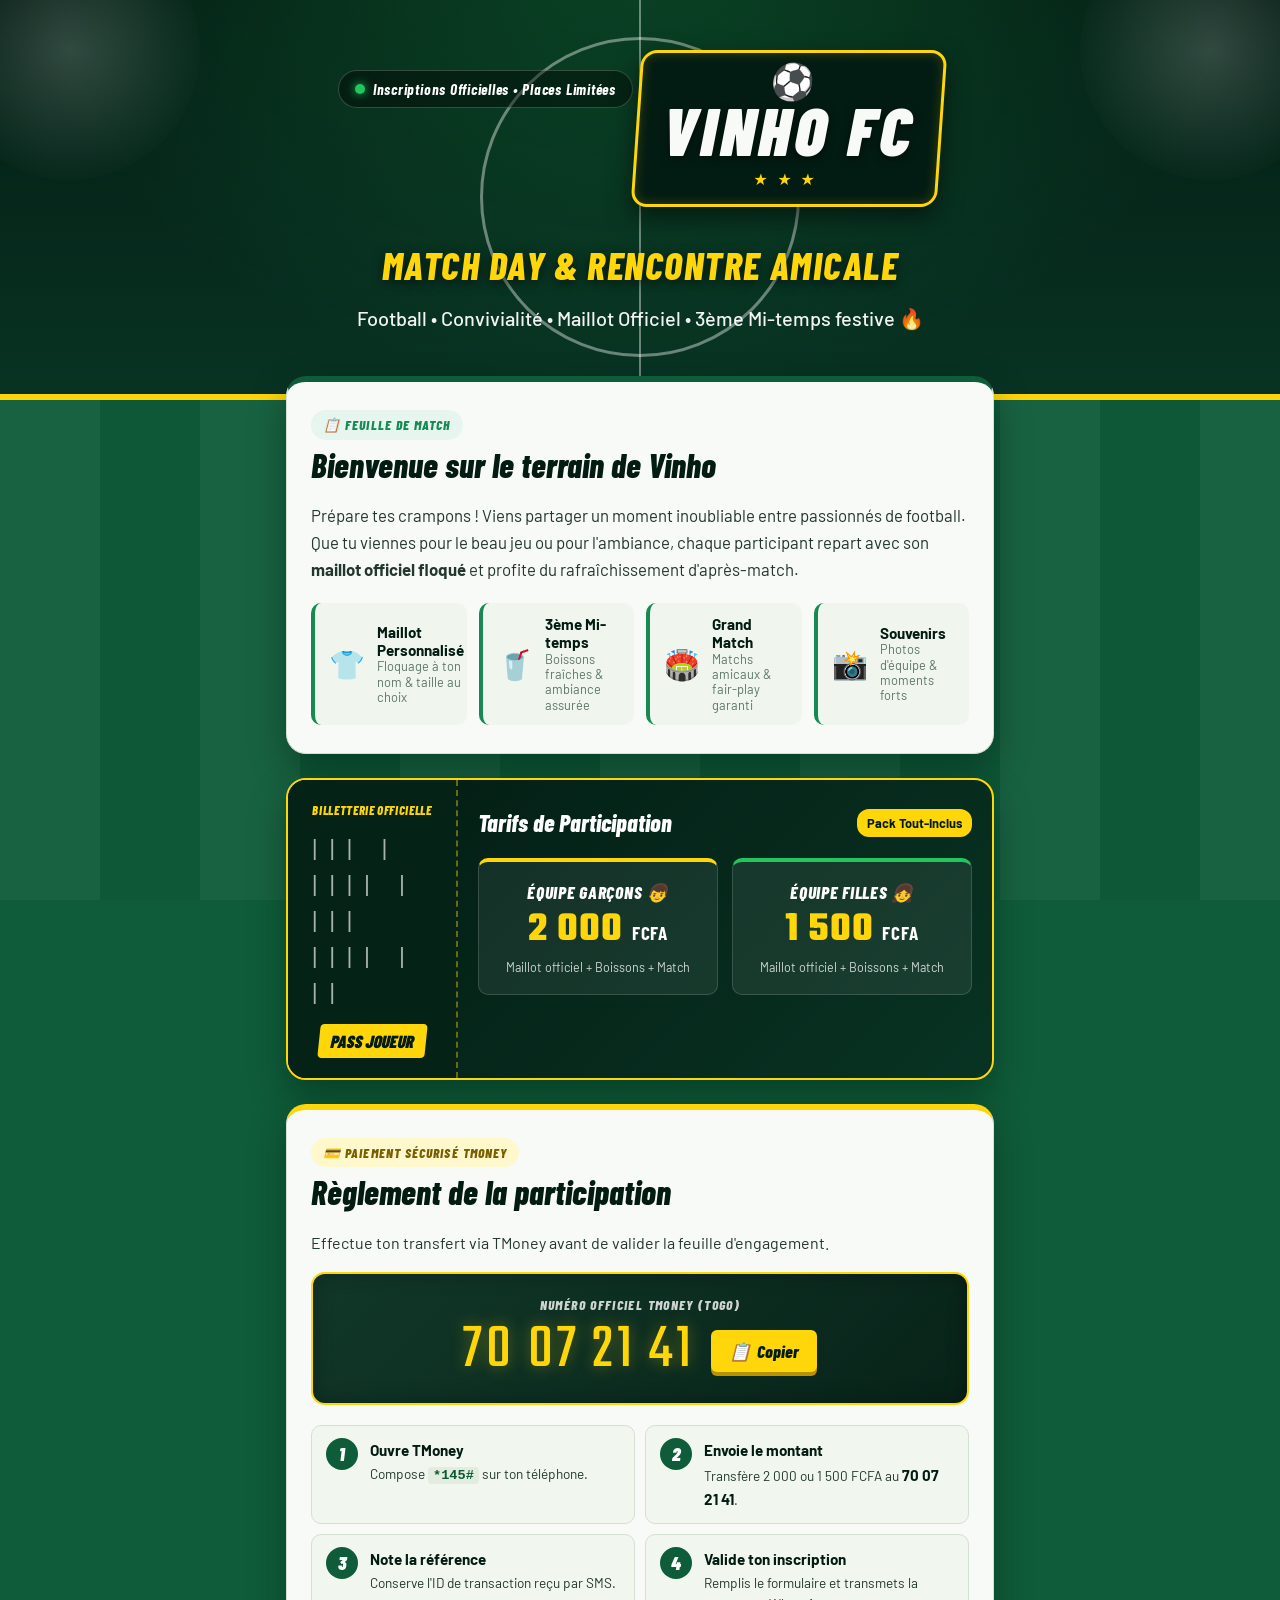
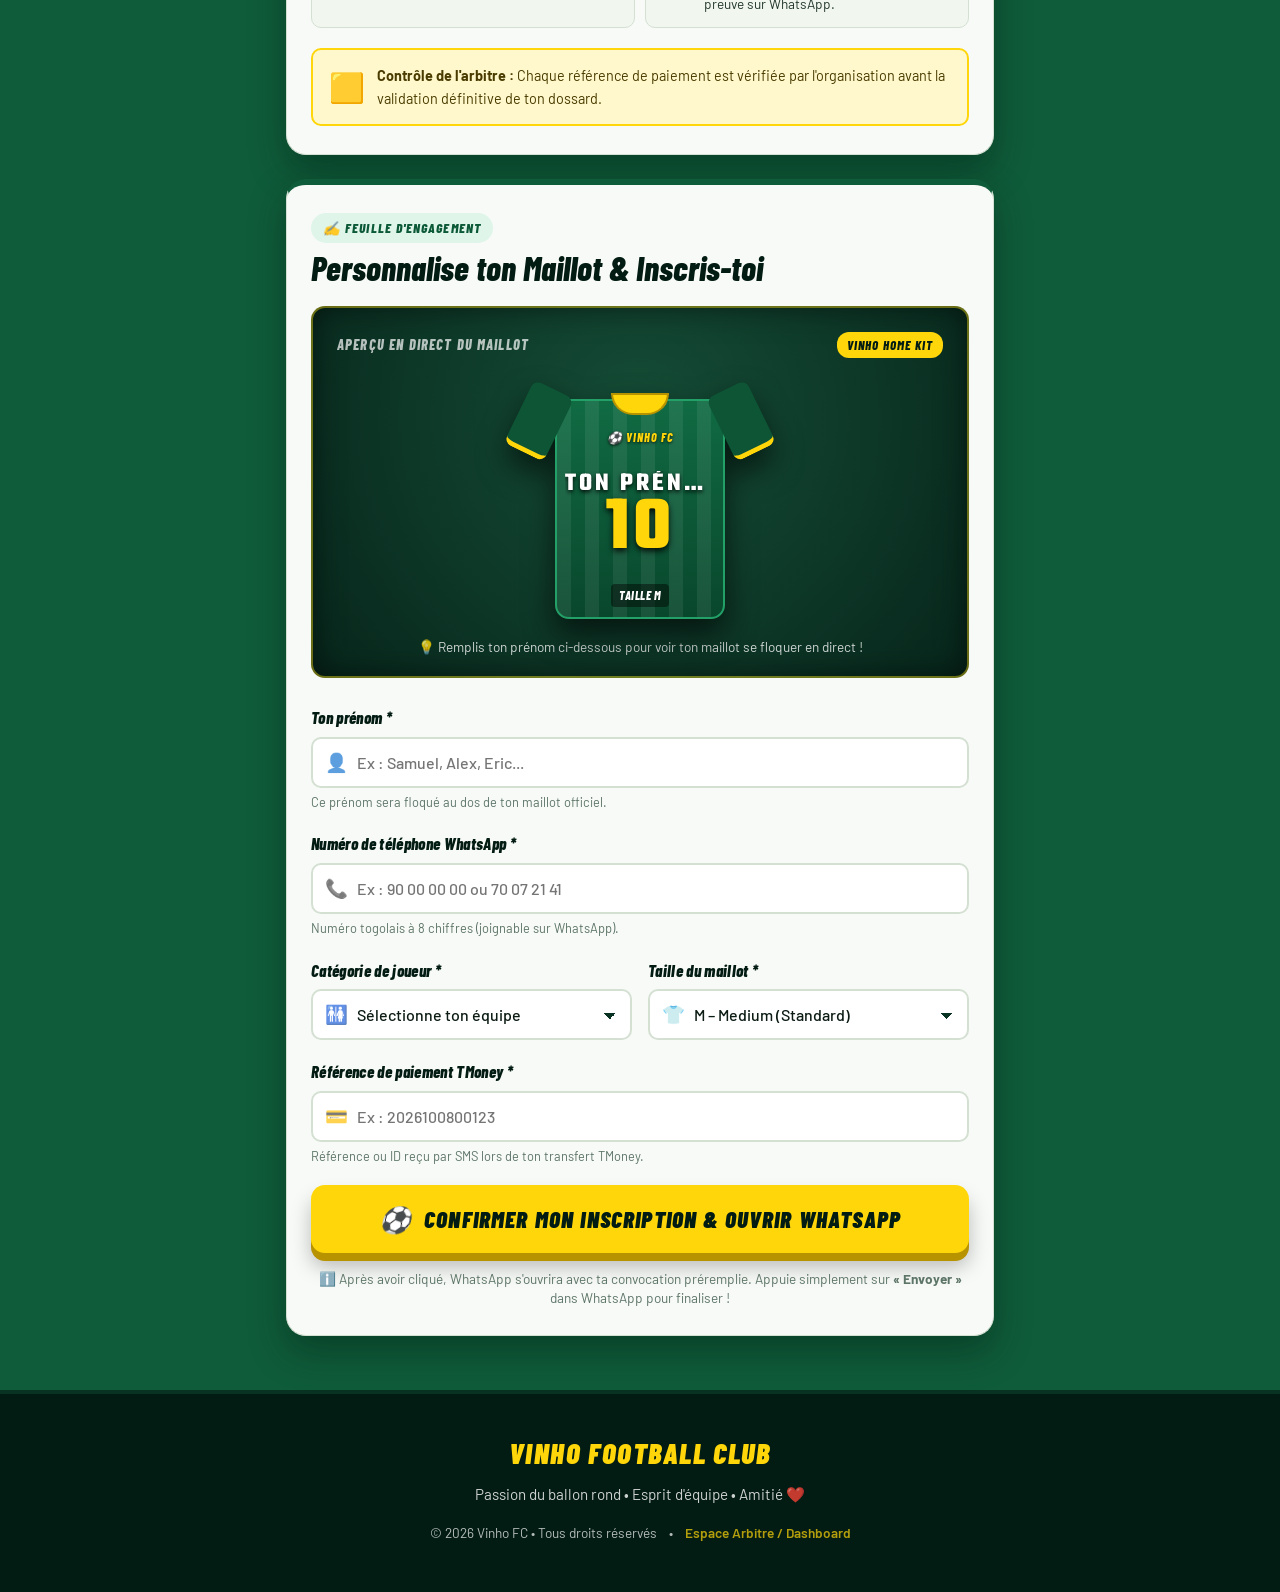
==== commit 2e3fbb48: "update: inscription avec prénom uniquement et tarif garçon à 2000 FCFA" ====
--- a/static/index.html
+++ b/static/index.html
@@ -97,7 +97,7 @@
         <div class="price-cards-row">
           <div class="price-badge-item boy-price">
             <span class="price-team">ÉQUIPE GARÇONS 👦</span>
-            <div class="price-amount">2 500 <small>FCFA</small></div>
+            <div class="price-amount">2 000 <small>FCFA</small></div>
             <span class="price-desc">Maillot officiel + Boissons + Match</span>
           </div>
 
@@ -146,7 +146,7 @@
           <div class="step-badge">2</div>
           <div class="step-content">
             <strong>Envoie le montant</strong>
-            <span>Transfère 2 500 ou 1 500 FCFA au <strong>70 07 21 41</strong>.</span>
+            <span>Transfère 2 000 ou 1 500 FCFA au <strong>70 07 21 41</strong>.</span>
           </div>
         </div>
 
@@ -201,7 +201,7 @@
                 <span class="jersey-mini-crest">⚽ VINHO FC</span>
               </div>
               <div class="jersey-flocking">
-                <div class="jersey-player-name" id="jerseyPreviewName">TON NOM</div>
+                <div class="jersey-player-name" id="jerseyPreviewName">TON PRÉNOM</div>
                 <div class="jersey-number" id="jerseyPreviewNumber">10</div>
               </div>
               <div class="jersey-bottom-tag">
@@ -210,28 +210,19 @@
             </div>
           </div>
         </div>
-        <p class="jersey-hint">💡 Remplis les champs ci-dessous pour voir ton maillot se floquer en direct !</p>
+        <p class="jersey-hint">💡 Remplis ton prénom ci-dessous pour voir ton maillot se floquer en direct !</p>
       </div>
 
       <!-- Formulaire -->
       <form id="registrationForm" class="football-form" novalidate>
 
-        <div class="form-row">
-          <div class="form-group">
-            <label for="nom">Nom de famille *</label>
-            <div class="input-wrap">
-              <span class="input-icon">👤</span>
-              <input type="text" id="nom" name="nom" required placeholder="Ex : KOUDOU" autocomplete="family-name">
-            </div>
-          </div>
-
-          <div class="form-group">
-            <label for="prenom">Prénom *</label>
-            <div class="input-wrap">
-              <span class="input-icon">👤</span>
-              <input type="text" id="prenom" name="prenom" required placeholder="Ex : Samuel" autocomplete="given-name">
-            </div>
-          </div>
+        <div class="form-group">
+          <label for="prenom">Ton prénom *</label>
+          <div class="input-wrap">
+            <span class="input-icon">👤</span>
+            <input type="text" id="prenom" name="prenom" required placeholder="Ex : Samuel, Alex, Eric..." autocomplete="given-name">
+          </div>
+          <span class="input-helper">Ce prénom sera floqué au dos de ton maillot officiel.</span>
         </div>
 
         <div class="form-group">
@@ -250,7 +241,7 @@
               <span class="input-icon">🚻</span>
               <select id="sexe" name="sexe" required>
                 <option value="">Sélectionne ton équipe</option>
-                <option value="Garçon">Garçon (2 500 FCFA)</option>
+                <option value="Garçon">Garçon (2 000 FCFA)</option>
                 <option value="Fille">Fille (1 500 FCFA)</option>
               </select>
             </div>
